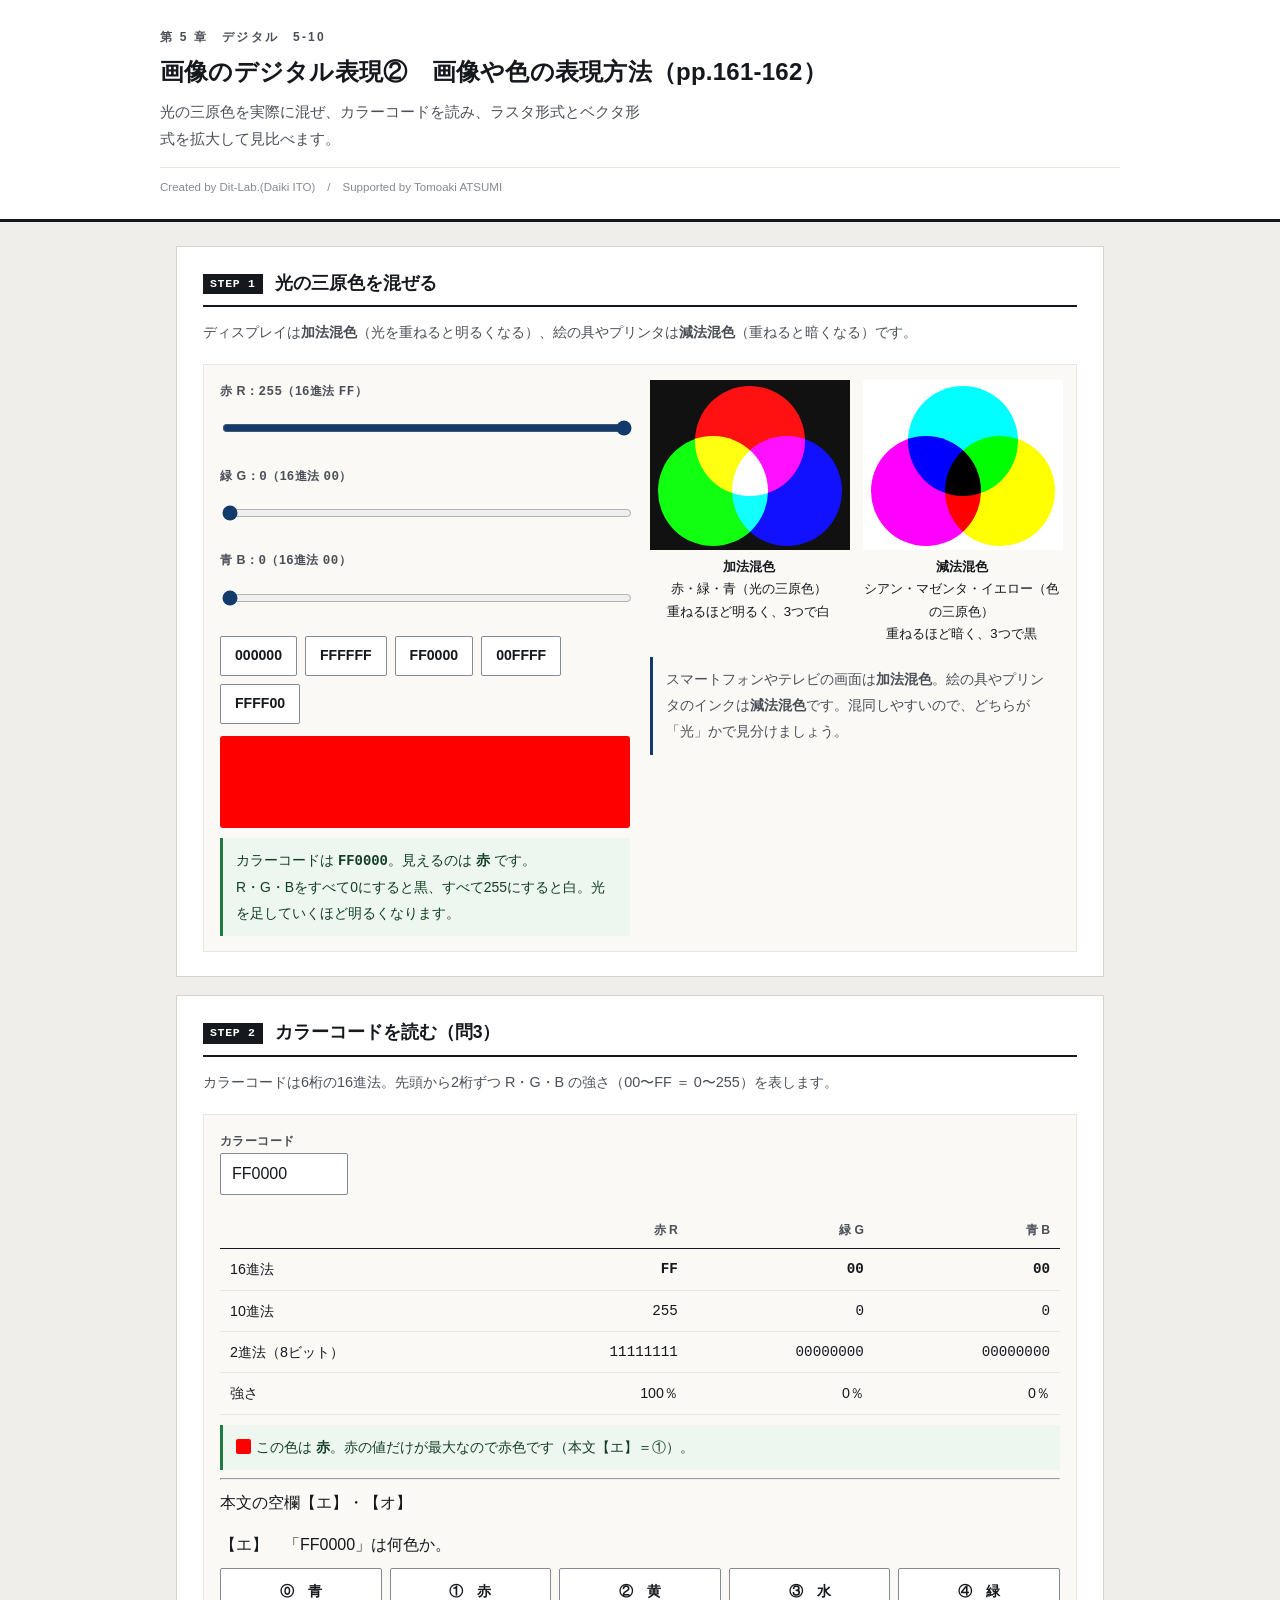
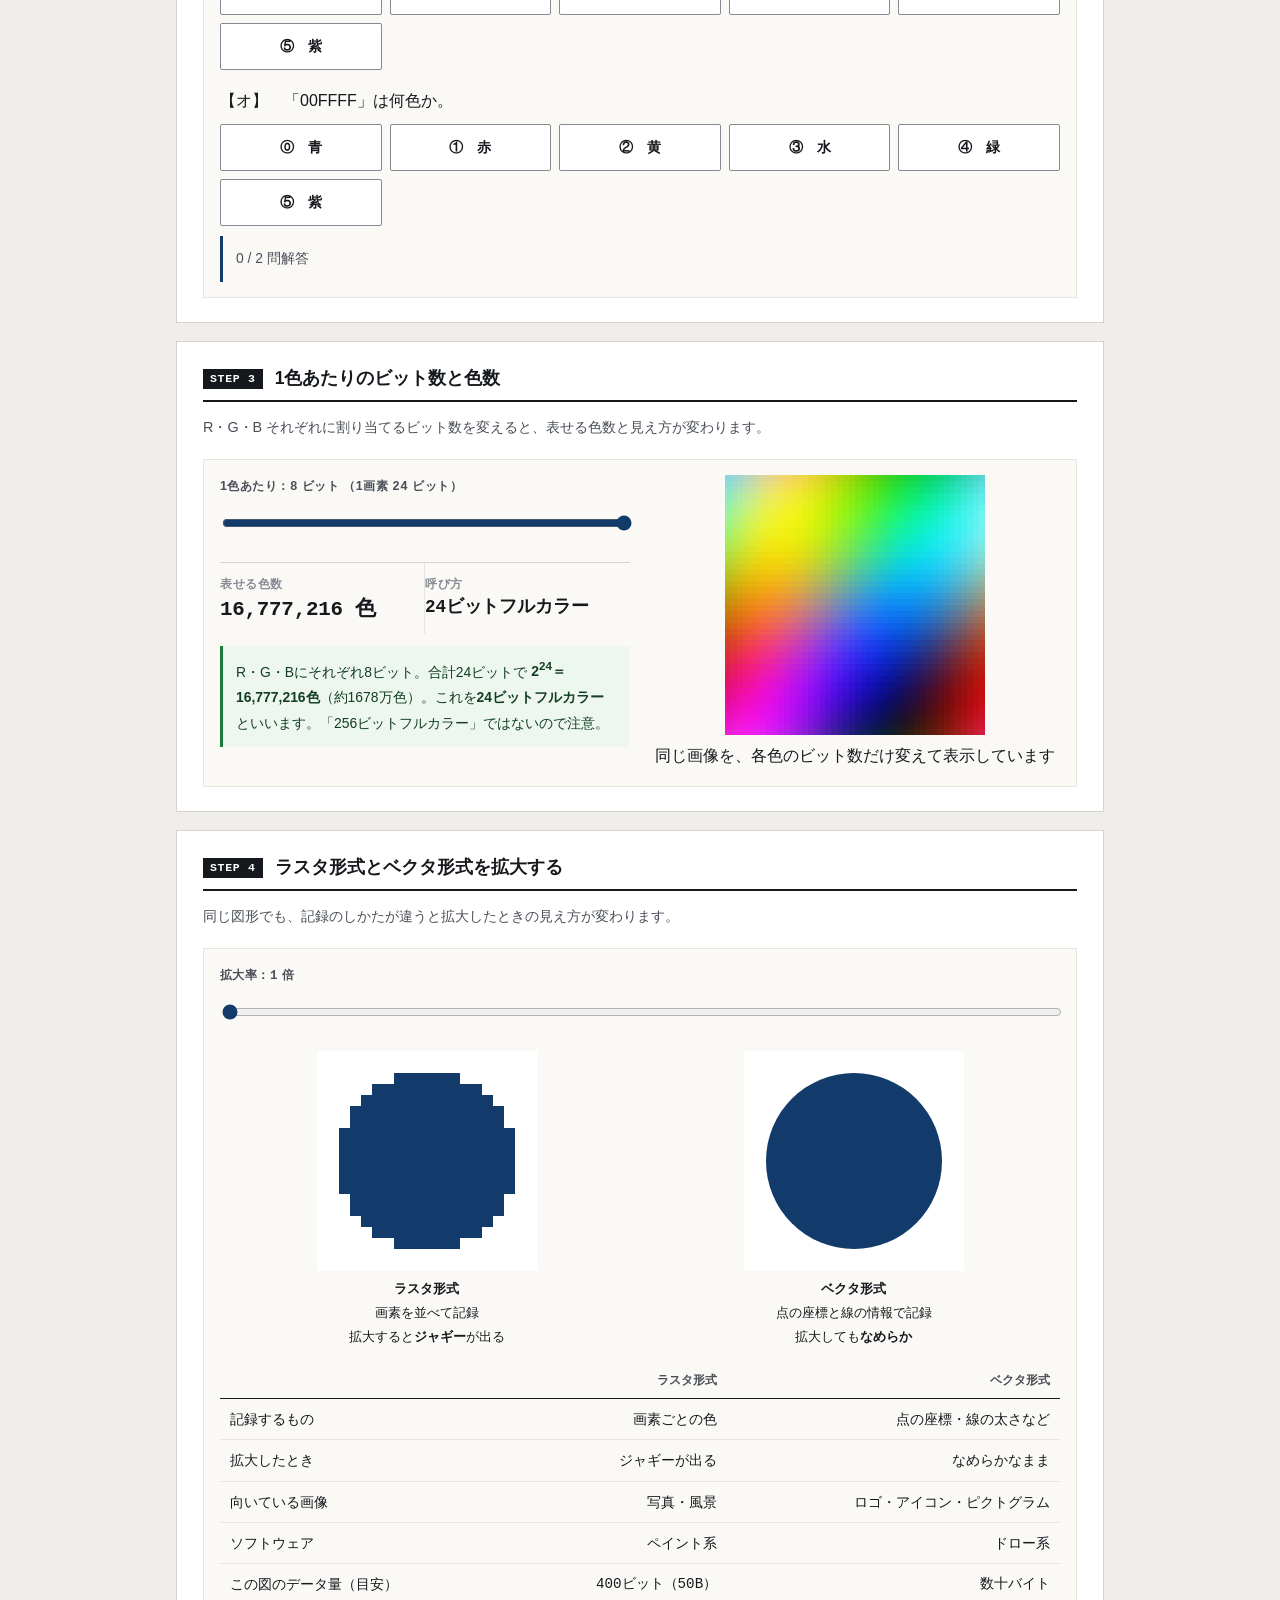
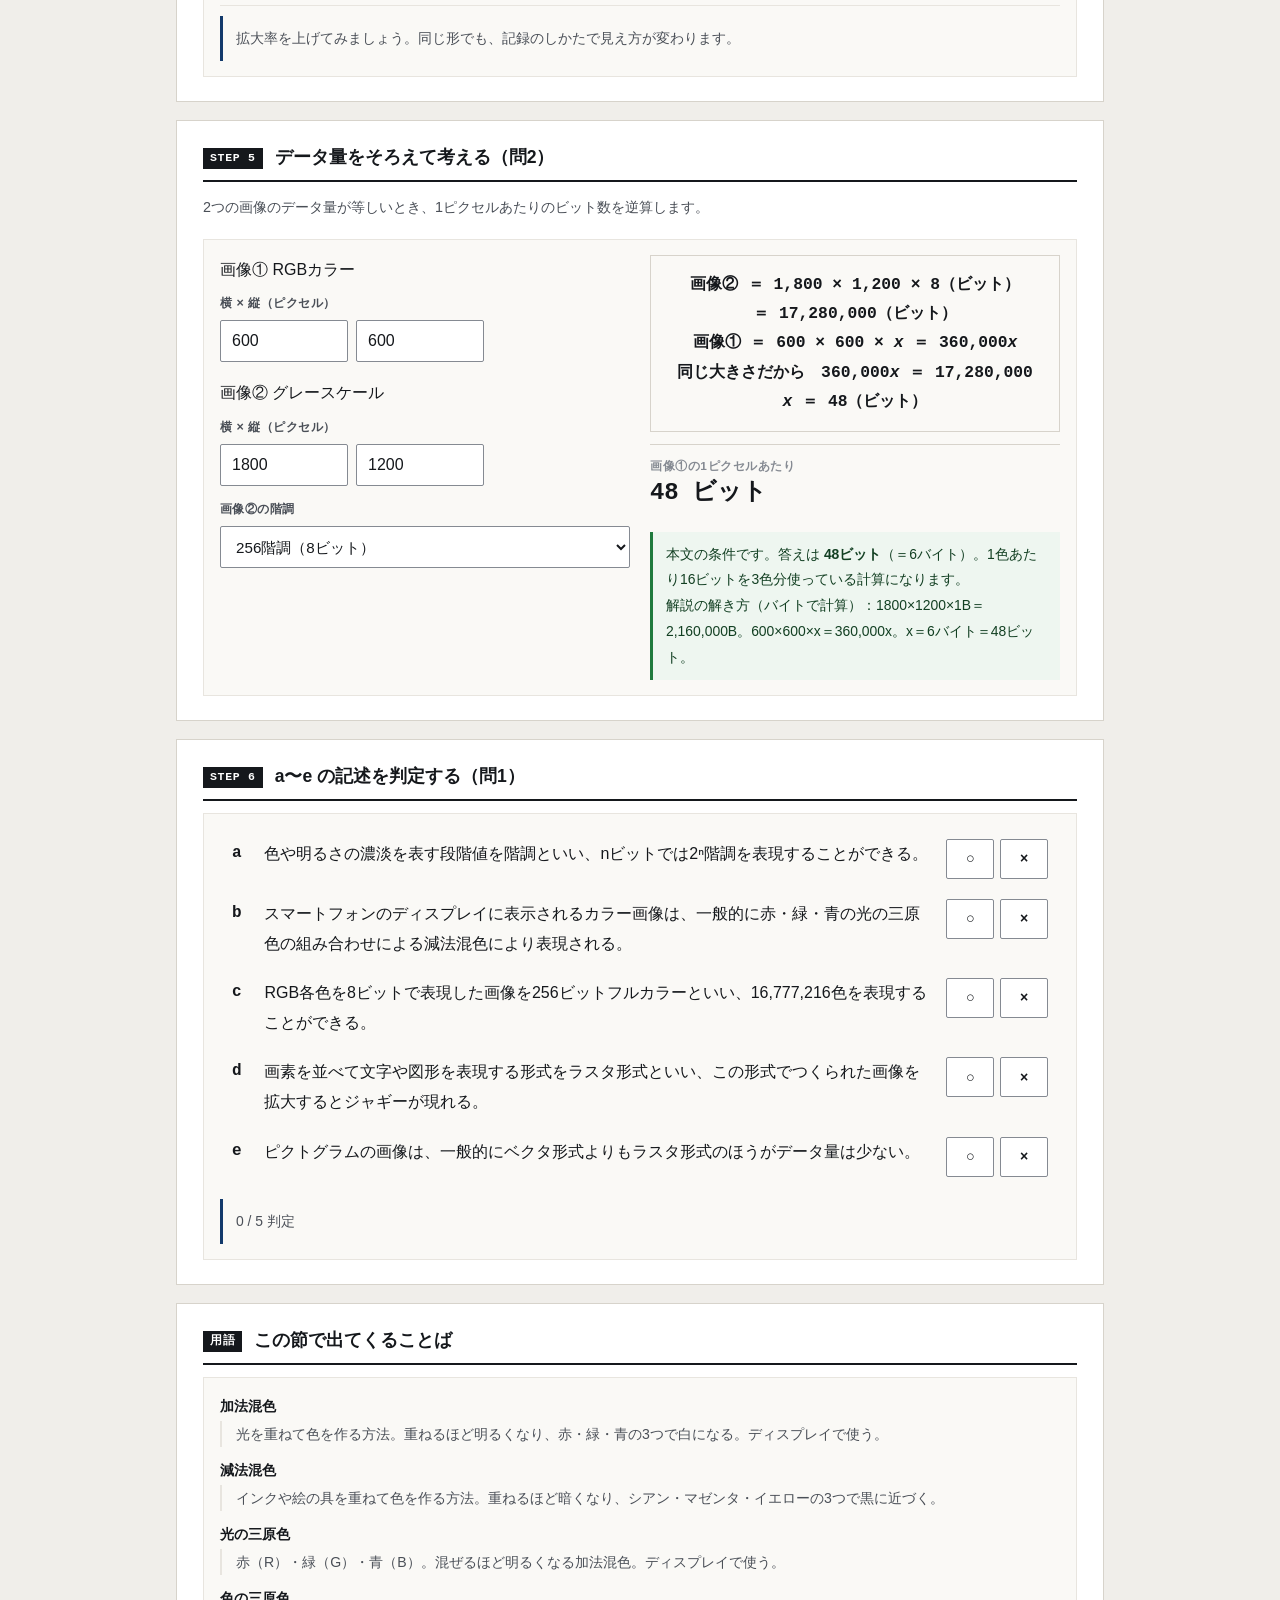
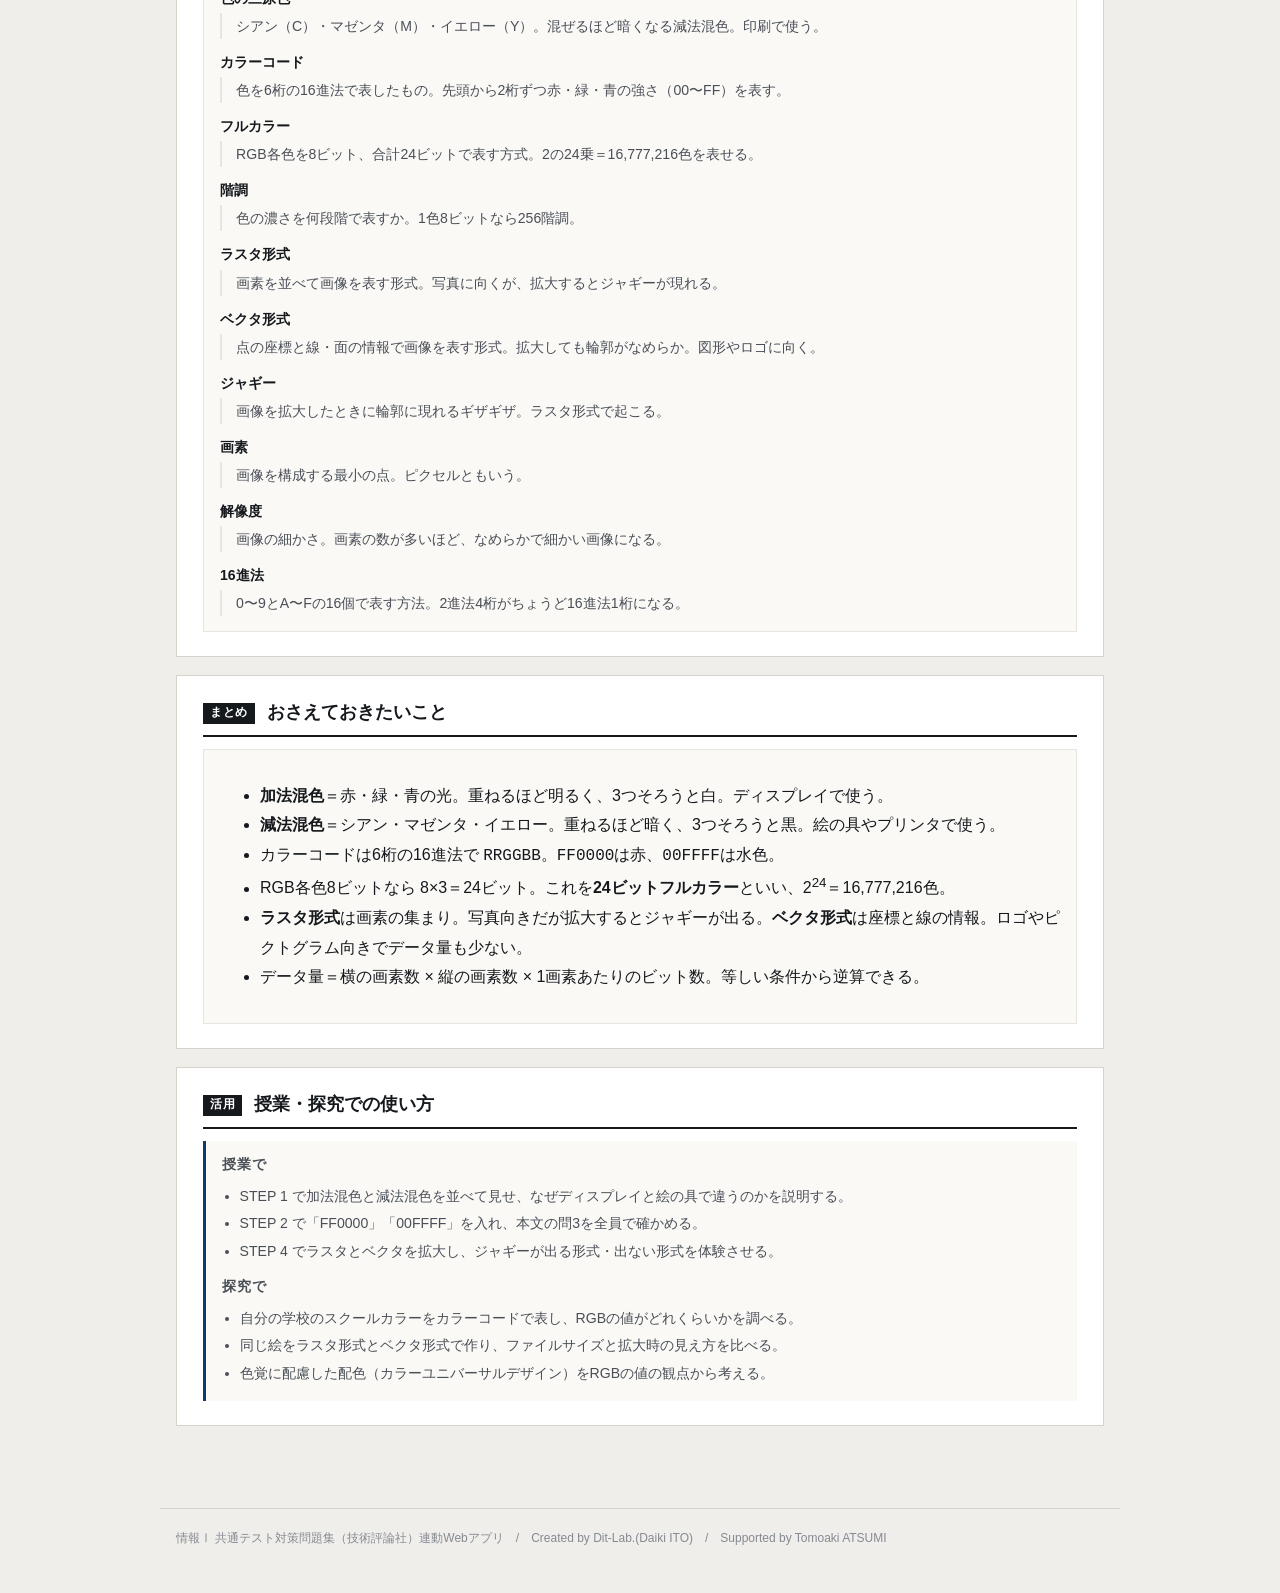
==== index.html @ a198b2c1 "feat: Streamlit版を静的Webアプリ化。加法減法混色の実演・カラーコード読解・ラスタとベクタの拡大比較・データ量の逆算に対応" ====
<!DOCTYPE html>
<html lang="ja">
<head>
<meta charset="UTF-8">
<meta name="viewport" content="width=device-width, initial-scale=1.0">
<title>画像のデジタル表現②　画像や色の表現方法｜情報Ⅰ共通テスト対策問題集</title>
<meta name="description" content="光の三原色を実際に混ぜ、カラーコードを読み、ラスタ形式とベクタ形式を拡大して見比べます。">
<link rel="icon" href="data:image/svg+xml,%3Csvg xmlns=%22http://www.w3.org/2000/svg%22 viewBox=%220 0 32 32%22%3E%3Crect width=%2232%22 height=%2232%22 fill=%22%2315181c%22/%3E%3Ctext x=%2216%22 y=%2222%22 font-size=%2218%22 font-family=%22monospace%22 fill=%22%23fff%22 text-anchor=%22middle%22%3E01%3C/text%3E%3C/svg%3E">
<link rel="stylesheet" href="css/style.css">
<link rel="stylesheet" href="css/app.css">
</head>
<body>

<header class="app-header">
  <div class="inner">
    <span class="eyebrow">第 5 章　デジタル　5-10</span>
    <h1>画像のデジタル表現②　画像や色の表現方法（pp.161-162）</h1>
    <p class="lead">光の三原色を実際に混ぜ、カラーコードを読み、ラスタ形式とベクタ形式を拡大して見比べます。</p>
    <p class="credit">Created by Dit-Lab.(Daiki ITO)　/　Supported by Tomoaki ATSUMI</p>
  </div>
</header>

<main class="wrap">
  <section class="step" id="step1">
    <h2><span class="no">STEP 1</span>光の三原色を混ぜる</h2>
    <p class="desc">ディスプレイは<strong>加法混色</strong>（光を重ねると明るくなる）、絵の具やプリンタは<strong>減法混色</strong>（重ねると暗くなる）です。</p>
    <div class="panel">
      <div class="grid c2">
        <div>
          <label class="fld" for="rIn">赤 R：<span class="mono" id="rV">255</span>（16進法 <span class="mono" id="rH">FF</span>）</label>
          <input type="range" id="rIn" min="0" max="255" step="1" value="255">
          <label class="fld" for="gIn" style="margin-top:10px">緑 G：<span class="mono" id="gV">0</span>（16進法 <span class="mono" id="gH">00</span>）</label>
          <input type="range" id="gIn" min="0" max="255" step="1" value="0">
          <label class="fld" for="bIn" style="margin-top:10px">青 B：<span class="mono" id="bV">0</span>（16進法 <span class="mono" id="bH">00</span>）</label>
          <input type="range" id="bIn" min="0" max="255" step="1" value="0">
          <div class="btn-row" style="margin-top:12px;flex-wrap:wrap">
            <button class="btn" data-hex="000000">000000</button>
            <button class="btn" data-hex="FFFFFF">FFFFFF</button>
            <button class="btn" data-hex="FF0000">FF0000</button>
            <button class="btn" data-hex="00FFFF">00FFFF</button>
            <button class="btn" data-hex="FFFF00">FFFF00</button>
          </div>
          <div class="swatch" id="swatch" style="margin-top:12px"></div>
          <div class="note" id="colNote" style="margin-top:10px"></div>
        </div>
        <div>
          <div class="mixwrap">
            <figure>
              <div class="mixbox add"><i class="a" style="background:#f00"></i><i class="b" style="background:#0f0"></i><i class="c" style="background:#00f"></i></div>
              <figcaption><strong>加法混色</strong><br>赤・緑・青（光の三原色）<br>重ねるほど明るく、3つで白</figcaption>
            </figure>
            <figure>
              <div class="mixbox sub"><i class="a" style="background:#0ff"></i><i class="b" style="background:#f0f"></i><i class="c" style="background:#ff0"></i></div>
              <figcaption><strong>減法混色</strong><br>シアン・マゼンタ・イエロー（色の三原色）<br>重ねるほど暗く、3つで黒</figcaption>
            </figure>
          </div>
          <div class="note info" style="margin-top:12px">スマートフォンやテレビの画面は<strong>加法混色</strong>。絵の具やプリンタのインクは<strong>減法混色</strong>です。混同しやすいので、どちらが「光」かで見分けましょう。</div>
        </div>
      </div>
    </div>
  </section>

  <section class="step" id="step2">
    <h2><span class="no">STEP 2</span>カラーコードを読む（問3）</h2>
    <p class="desc">カラーコードは6桁の16進法。先頭から2桁ずつ R・G・B の強さ（00〜FF ＝ 0〜255）を表します。</p>
    <div class="panel">
      <div class="btn-row" style="align-items:flex-end;flex-wrap:wrap;gap:10px">
        <label class="fld" for="hexIn">カラーコード<br>
          <input type="text" id="hexIn" value="FF0000" class="mono" maxlength="7" style="width:8em"></label>
      </div>
      <div class="tbl-scroll" style="margin-top:12px"><table class="tbl" id="hexTable"></table></div>
      <div class="note" id="hexNote" style="margin-top:10px"></div>
      <hr class="sep">
      <p class="qhead">本文の空欄【エ】・【オ】</p>
      <div class="panel" id="q3Box" style="border:0;padding:0;background:none"></div>
      <div class="note" id="q3Note" style="margin-top:10px"></div>
    </div>
  </section>

  <section class="step" id="step3">
    <h2><span class="no">STEP 3</span>1色あたりのビット数と色数</h2>
    <p class="desc">R・G・B それぞれに割り当てるビット数を変えると、表せる色数と見え方が変わります。</p>
    <div class="panel">
      <div class="grid c2">
        <div>
          <label class="fld" for="bpc">1色あたり：<span class="mono" id="bpcV">8</span> ビット
            （1画素 <span class="mono" id="bppV">24</span> ビット）</label>
          <input type="range" id="bpc" min="1" max="8" step="1" value="8">
          <div class="metrics" style="margin-top:12px">
            <div class="metric"><div class="k">表せる色数</div><div class="v" id="colorCount" style="font-size:1.3rem">—</div></div>
            <div class="metric"><div class="k">呼び方</div><div class="v" id="colorName" style="font-size:1.1rem">—</div></div>
          </div>
          <div class="note" id="bpcNote" style="margin-top:12px"></div>
        </div>
        <div>
          <div id="posterBox"></div>
          <p class="small" style="color:var(--muted);text-align:center;margin-top:6px">同じ画像を、各色のビット数だけ変えて表示しています</p>
        </div>
      </div>
    </div>
  </section>

  <section class="step" id="step4">
    <h2><span class="no">STEP 4</span>ラスタ形式とベクタ形式を拡大する</h2>
    <p class="desc">同じ図形でも、記録のしかたが違うと拡大したときの見え方が変わります。</p>
    <div class="panel">
      <label class="fld" for="zoom">拡大率：<span class="mono" id="zoomV">1</span> 倍</label>
      <input type="range" id="zoom" min="1" max="10" step="1" value="1">
      <div class="zoompair" style="margin-top:12px">
        <figure><div id="rasterBox"></div><figcaption><strong>ラスタ形式</strong><br>画素を並べて記録<br>拡大すると<strong>ジャギー</strong>が出る</figcaption></figure>
        <figure><div id="vectorBox"></div><figcaption><strong>ベクタ形式</strong><br>点の座標と線の情報で記録<br>拡大しても<strong>なめらか</strong></figcaption></figure>
      </div>
      <div class="tbl-scroll" style="margin-top:12px"><table class="tbl" id="rvTable"></table></div>
      <div class="note info" id="rvNote" style="margin-top:10px"></div>
    </div>
  </section>

  <section class="step" id="step5">
    <h2><span class="no">STEP 5</span>データ量をそろえて考える（問2）</h2>
    <p class="desc">2つの画像のデータ量が等しいとき、1ピクセルあたりのビット数を逆算します。</p>
    <div class="panel">
      <div class="grid c2">
        <div>
          <p class="qhead" style="margin:0 0 8px">画像① RGBカラー</p>
          <label class="fld" for="w1">横 × 縦（ピクセル）</label>
          <div class="btn-row">
            <input type="number" id="w1" value="600" min="1" class="mono" style="width:8em">
            <input type="number" id="h1" value="600" min="1" class="mono" style="width:8em">
          </div>
          <p class="qhead" style="margin:16px 0 8px">画像② グレースケール</p>
          <label class="fld" for="w2">横 × 縦（ピクセル）</label>
          <div class="btn-row">
            <input type="number" id="w2" value="1800" min="1" class="mono" style="width:8em">
            <input type="number" id="h2" value="1200" min="1" class="mono" style="width:8em">
          </div>
          <label class="fld" for="g2" style="margin-top:12px">画像②の階調</label>
          <select class="sel" id="g2">
            <option value="8" selected>256階調（8ビット）</option>
            <option value="4">16階調（4ビット）</option>
            <option value="1">2階調（1ビット）</option>
          </select>
        </div>
        <div>
          <div class="eqbox" id="eqBox">—</div>
          <div class="metrics" style="margin-top:12px">
            <div class="metric"><div class="k">画像①の1ピクセルあたり</div><div class="v" id="ansBits" style="font-size:1.5rem">—</div></div>
          </div>
          <div class="note" id="eqNote" style="margin-top:12px"></div>
        </div>
      </div>
    </div>
  </section>

  <section class="step" id="step6">
    <h2><span class="no">STEP 6</span>a〜e の記述を判定する（問1）</h2>
    <div class="panel">
      <div class="abcde" id="jBox"></div>
      <div class="note" id="jNote" style="margin-top:12px"></div>
    </div>
  </section>

  <section class="step" id="glossary">
    <h2><span class="no">用語</span>この節で出てくることば</h2>
    <div class="panel"><div id="glossBox"></div></div>
  </section>

  <section class="step" id="wrap">
    <h2><span class="no">まとめ</span>おさえておきたいこと</h2>
    <div class="panel">
      <ul class="bullets">
        <li><strong>加法混色</strong>＝赤・緑・青の光。重ねるほど明るく、3つそろうと白。ディスプレイで使う。</li>
        <li><strong>減法混色</strong>＝シアン・マゼンタ・イエロー。重ねるほど暗く、3つそろうと黒。絵の具やプリンタで使う。</li>
        <li>カラーコードは6桁の16進法で <span class="mono">RRGGBB</span>。<span class="mono">FF0000</span>は赤、<span class="mono">00FFFF</span>は水色。</li>
        <li>RGB各色8ビットなら 8×3＝24ビット。これを<strong>24ビットフルカラー</strong>といい、2<sup>24</sup>＝16,777,216色。</li>
        <li><strong>ラスタ形式</strong>は画素の集まり。写真向きだが拡大するとジャギーが出る。<strong>ベクタ形式</strong>は座標と線の情報。ロゴやピクトグラム向きでデータ量も少ない。</li>
        <li>データ量＝横の画素数 × 縦の画素数 × 1画素あたりのビット数。等しい条件から逆算できる。</li>
      </ul>
    </div>
  </section>

  <section class="step">
    <h2><span class="no">活用</span>授業・探究での使い方</h2>
    <div class="use-note">
      <h3>授業で</h3>
      <ul>
        <li>STEP 1 で加法混色と減法混色を並べて見せ、なぜディスプレイと絵の具で違うのかを説明する。</li>
        <li>STEP 2 で「FF0000」「00FFFF」を入れ、本文の問3を全員で確かめる。</li>
        <li>STEP 4 でラスタとベクタを拡大し、ジャギーが出る形式・出ない形式を体験させる。</li>
      </ul>
      <h3 style="margin-top:12px">探究で</h3>
      <ul>
        <li>自分の学校のスクールカラーをカラーコードで表し、RGBの値がどれくらいかを調べる。</li>
        <li>同じ絵をラスタ形式とベクタ形式で作り、ファイルサイズと拡大時の見え方を比べる。</li>
        <li>色覚に配慮した配色（カラーユニバーサルデザイン）をRGBの値の観点から考える。</li>
      </ul>
    </div>
  </section>

</main>

<footer class="app-footer">
  情報Ⅰ 共通テスト対策問題集（技術評論社）連動Webアプリ　/　Created by Dit-Lab.(Daiki ITO)　/　Supported by Tomoaki ATSUMI
</footer>

<script src="js/tools.js"></script>
<script src="js/chart.js"></script>
<script src="js/terms.js"></script>
<script src="js/app.js"></script>
</body>
</html>
---- css/style.css ----
/* =========================================================
   情報Ⅰ 共通テスト対策問題集 — Web アプリ共通スタイル
   紙面（参考書）に寄せた設計。装飾色は使わず、色は意味を持つときだけ。
   ========================================================= */

:root{
  --paper:#ffffff;
  --paper-2:#faf9f6;      /* うすい紙 */
  --bg:#f0eeea;           /* 台紙 */
  --ink:#15181c;
  --ink-2:#4a4f57;
  --ink-3:#858a92;
  --rule:#d7d3cb;         /* 罫線 */
  --rule-2:#e8e5df;
  --accent:#123a6b;       /* 濃紺。主要操作と現在地だけに使う */
  --accent-w:#e9eef6;
  --zero:#c0392b;         /* 左＝0 */
  --one:#1d4ed8;          /* 右＝1 */
  --ok:#1f7a3d;   --ok-bg:#eef6f0;
  --ng:#b3261e;   --ng-bg:#fbefee;
  --warn:#8a5a00; --warn-bg:#fbf5e8;
  --font:"Hiragino Kaku Gothic ProN","Hiragino Sans","Yu Gothic Medium","Yu Gothic",
         "Noto Sans JP",Meiryo,-apple-system,BlinkMacSystemFont,sans-serif;
  --mono:"SFMono-Regular",Menlo,Consolas,"Courier New",monospace;
}

*{box-sizing:border-box}
[hidden]{display:none !important}
html{-webkit-text-size-adjust:100%}
body{
  margin:0; background:var(--bg); color:var(--ink);
  font-family:var(--font); font-size:16px; line-height:1.85;
  font-feature-settings:"palt" 1;
}
h1,h2,h3,h4{line-height:1.45; margin:0; font-weight:700}
p{margin:0 0 .75em} p:last-child{margin-bottom:0}
a{color:var(--accent)}

/* ---------- 標題 ---------- */
.app-header{background:var(--paper); border-bottom:3px solid var(--ink); padding:26px 20px 20px}
.app-header .inner{max-width:960px; margin:0 auto}
.app-header .eyebrow{
  font-size:.75rem; font-weight:700; color:var(--ink-2); letter-spacing:.18em;
  display:block; margin-bottom:7px;
}
.app-header h1{font-size:1.5rem; letter-spacing:.01em}
.app-header .lead{font-size:.92rem; color:var(--ink-2); margin-top:9px; max-width:60ch}
.app-header .credit{
  font-size:.72rem; color:var(--ink-3); margin-top:14px;
  padding-top:9px; border-top:1px solid var(--rule-2);
}

/* ---------- 版面 ---------- */
.wrap{max-width:960px; margin:0 auto; padding:24px 16px 64px}
.step{background:var(--paper); border:1px solid var(--rule); padding:24px 26px; margin-bottom:18px}
.step > h2{
  display:flex; align-items:baseline; gap:12px; font-size:1.1rem;
  padding-bottom:9px; border-bottom:2px solid var(--ink); margin-bottom:12px;
}
.step > h2 .no{
  flex:none; font-family:var(--mono); font-size:.72rem; font-weight:700;
  background:var(--ink); color:var(--paper); padding:2px 7px; letter-spacing:.06em;
  position:relative; top:-2px;
}
.step > .desc{color:var(--ink-2); font-size:.9rem; margin-bottom:18px}
.step[hidden]{display:none}

.grid{display:grid; gap:20px}
.grid > *{min-width:0}          /* 子の中身で列が広がるのを防ぐ */
@media(min-width:800px){ .grid.c2{grid-template-columns:1fr 1fr} }

.panel{border:1px solid var(--rule-2); background:var(--paper-2); padding:15px 16px; min-width:0}
.panel > h3{
  font-size:.8rem; font-weight:700; color:var(--ink-2); letter-spacing:.08em;
  margin-bottom:12px; padding-bottom:6px; border-bottom:1px solid var(--rule);
}

/* ---------- 部品 ---------- */
.btn{
  appearance:none; border:1px solid var(--ink-3); background:var(--paper); color:var(--ink);
  font-family:inherit; font-size:.88rem; font-weight:700; padding:8px 14px;
  border-radius:2px; cursor:pointer; min-height:40px; line-height:1.4;
  transition:background .12s, border-color .12s, color .12s;
}
.btn:hover:not(:disabled){background:var(--accent-w); border-color:var(--accent); color:var(--accent)}
.btn:disabled{opacity:.35; cursor:not-allowed}
.btn.primary{background:var(--accent); color:var(--paper); border-color:var(--accent)}
.btn.primary:hover:not(:disabled){background:#0d2c53; color:var(--paper)}
.btn.ghost{border-color:var(--rule); color:var(--ink-2)}
.btn.sm{font-size:.8rem; padding:5px 10px; min-height:34px}
.btn-row{display:flex; flex-wrap:wrap; gap:8px; align-items:center}

/* タブ（見出し下線式） */
.seg{display:flex; gap:0; border-bottom:1px solid var(--rule)}
.seg button{
  appearance:none; border:0; background:transparent; font-family:inherit; font-size:.88rem;
  font-weight:700; color:var(--ink-3); padding:9px 4px; margin-right:26px; cursor:pointer;
  border-bottom:3px solid transparent; margin-bottom:-1px; min-height:40px;
}
.seg button:hover{color:var(--ink-2)}
.seg button[aria-pressed="true"]{color:var(--ink); border-bottom-color:var(--accent)}

label.fld{display:block; font-size:.78rem; font-weight:700; color:var(--ink-2); margin-bottom:5px; letter-spacing:.04em}
input[type=text], textarea, input[type=number]{
  width:100%; font-family:inherit; font-size:1rem; color:var(--ink);
  border:1px solid var(--ink-3); border-radius:2px; padding:9px 11px;
  background:var(--paper); min-height:42px;
}
input:focus, textarea:focus{outline:2px solid var(--accent); outline-offset:-1px; border-color:var(--accent)}
.btn:focus-visible, .seg button:focus-visible, .node-card:focus-visible{outline:2px solid var(--accent); outline-offset:2px}
textarea{resize:vertical; line-height:1.7}
.mono{font-family:var(--mono)}

table.tbl{width:100%; border-collapse:collapse; font-size:.89rem}
table.tbl th, table.tbl td{border-bottom:1px solid var(--rule-2); padding:7px 10px; text-align:right}
table.tbl th:first-child, table.tbl td:first-child{text-align:left}
table.tbl thead th{border-bottom:1.5px solid var(--ink); font-size:.76rem; color:var(--ink-2); font-weight:700; white-space:nowrap}
.tbl-scroll{overflow-x:auto; -webkit-overflow-scrolling:touch; max-width:100%}

.note{padding:10px 13px; font-size:.87rem; border-left:3px solid var(--ink-3); background:var(--paper-2)}
.note.ok{background:var(--ok-bg); border-left-color:var(--ok); color:#123f22}
.note.ng{background:var(--ng-bg); border-left-color:var(--ng); color:#6d1a15}
.note.info{background:var(--paper-2); border-left-color:var(--accent); color:var(--ink-2)}
.note.warn{background:var(--warn-bg); border-left-color:var(--warn); color:#5c3d00}
.note[hidden]{display:none}

.badge{
  display:inline-block; font-size:.72rem; font-weight:700; padding:1px 7px;
  border:1px solid var(--rule); color:var(--ink-2); background:var(--paper); letter-spacing:.04em;
}

/* 数値は罫線で仕切るだけ。カードにしない */
.metrics{display:flex; flex-wrap:wrap; gap:0; border-top:1px solid var(--rule)}
.metric{flex:1 1 130px; padding:11px 14px 11px 0; border-right:1px solid var(--rule-2)}
.metric:last-child{border-right:0}
.metric .k{font-size:.74rem; color:var(--ink-3); font-weight:700; letter-spacing:.05em}
.metric .v{font-size:1.6rem; font-weight:700; line-height:1.3; font-family:var(--mono); letter-spacing:-.01em}
.metric .s{font-size:.76rem; color:var(--ink-2)}

.bit0{color:var(--zero); font-weight:700}
.bit1{color:var(--one); font-weight:700}

.app-footer{
  max-width:960px; margin:0 auto; padding:18px 16px 44px; color:var(--ink-3);
  font-size:.75rem; border-top:1px solid var(--rule);
}
.sr-only{position:absolute;width:1px;height:1px;overflow:hidden;clip:rect(0 0 0 0);white-space:nowrap}

@media(max-width:640px){
  body{font-size:15px}
  .app-header{padding:20px 16px 16px}
  .app-header h1{font-size:1.16rem}
  .wrap{padding:16px 12px 52px}
  .step{padding:18px 15px}
  .seg button{margin-right:18px; font-size:.84rem}
  .metric{flex-basis:50%; border-right:0}
}
@media (prefers-reduced-motion:reduce){ *{animation:none!important; transition:none!important} }

/* ---------- 自分のデータ・共有・印刷 ---------- */
.toolbar{display:flex; flex-wrap:wrap; gap:8px; align-items:center; margin-top:12px;
  padding-top:12px; border-top:1px solid var(--rule-2)}
.toolbar .hint{font-size:.78rem; color:var(--ink-3)}
.paste-area{width:100%; min-height:110px; font-family:var(--mono); font-size:.86rem}
.use-note{background:var(--paper-2); border-left:3px solid var(--accent); padding:14px 16px; font-size:.88rem}
.use-note h3{font-size:.86rem; letter-spacing:.06em; margin-bottom:8px; color:var(--ink-2)}
.use-note ol, .use-note ul{margin:0; padding-left:1.25em; line-height:1.95; color:var(--ink-2)}

@media print{
  body{background:#fff}
  .app-header{border-bottom:2px solid #000}
  .step{border:1px solid #bbb; break-inside:avoid; page-break-inside:avoid; margin-bottom:12px}
  .btn, .seg, .toolbar, input[type=range]{display:none !important}
  .note{border-left-width:2px}
  a[href]:after{content:""}
}

/* ---------- 入力グリッド ---------- */
.dg-scroll{overflow:auto; -webkit-overflow-scrolling:touch; border:1px solid var(--rule); background:var(--paper); max-height:420px}
table.dg{border-collapse:collapse; font-family:var(--mono); font-size:.9rem; min-width:100%}
table.dg th, table.dg td{border:1px solid var(--rule-2); padding:0}
table.dg thead th{background:var(--paper-2); position:sticky; top:0; z-index:2}
table.dg .dg-n{background:var(--paper-2); color:var(--ink-3); font-size:.76rem; font-weight:400;
  text-align:center; min-width:34px; padding:0 4px; position:sticky; left:0; z-index:1}
table.dg .dg-corner{background:var(--paper-2); min-width:34px; position:sticky; left:0; z-index:3}
table.dg .dg-act{background:var(--paper-2); width:34px}
.dg-h, .dg-c{width:100%; min-width:96px; border:0; background:transparent; font-family:inherit;
  font-size:.9rem; padding:8px 9px; color:var(--ink); min-height:38px}
.dg-h{font-weight:700; font-family:var(--font); font-size:.82rem; color:var(--ink-2)}
.dg-c.num{text-align:right}
.dg-c:focus, .dg-h:focus{outline:2px solid var(--accent); outline-offset:-2px; background:var(--accent-w)}
.dg-del{border:0; background:transparent; color:var(--ink-3); cursor:pointer; width:32px; height:34px; font-size:1rem}
.dg-del:hover{color:var(--ng)}
.dg-tools{display:flex; flex-wrap:wrap; gap:8px; align-items:center; margin-top:10px}
.dg-hint{font-size:.76rem; color:var(--ink-3)}

/* ---------- ファイル読み込み ---------- */
.filebox{display:flex; flex-wrap:wrap; gap:10px; align-items:center; padding:12px;
  border:1px dashed var(--rule); background:var(--paper-2)}
.filebox input[type=file]{font-size:.85rem; font-family:inherit; max-width:100%}
.filebox .sel{max-width:220px}
.filelabel{display:inline-flex; align-items:center; gap:6px; font-size:.85rem; font-weight:700;
  border:1px solid var(--ink-3); background:var(--paper); padding:8px 14px; border-radius:2px; cursor:pointer; min-height:40px}
.filelabel:hover{border-color:var(--accent); color:var(--accent); background:var(--accent-w)}
.filelabel input{display:none}

/* ---------- 用語解説 ---------- */
.term{position:relative; border-bottom:1.5px dotted var(--accent); cursor:help; color:var(--accent); font-weight:700}
.term .term-pop{display:none; position:absolute; left:0; top:1.7em; z-index:50; width:min(300px,78vw);
  background:var(--paper); border:1px solid var(--ink-3); box-shadow:0 6px 20px rgba(0,0,0,.14);
  padding:10px 12px; font-size:.82rem; font-weight:400; color:var(--ink-2); line-height:1.75;
  border-left:3px solid var(--accent); cursor:auto; text-align:left}
.term .term-pop b{display:block; color:var(--ink); font-size:.86rem; margin-bottom:3px}
.term.open .term-pop{display:block}
dl.gloss{margin:0; font-size:.88rem}
dl.gloss dt{font-weight:700; color:var(--ink); margin-top:10px}
dl.gloss dt:first-child{margin-top:0}
dl.gloss dd{margin:2px 0 0; color:var(--ink-2); line-height:1.85; padding-left:1em; border-left:2px solid var(--rule-2)}
@media print{ .term{border-bottom:0; color:inherit} .term .term-pop{display:none !important} }

/* ---------- スマホ・タブレット ---------- */
@media (max-width:1024px){
  /* iOS で入力時に画面が勝手に拡大するのを防ぐ（16px 未満だとズームする） */
  input[type=text], input[type=number], textarea, select, .dg-c, .dg-h{ font-size:16px }
  .dg-c, .dg-h{ min-width:110px }
}
@media (max-width:820px){
  .grid.c2{grid-template-columns:1fr}
  .dg-scroll{max-height:340px}
  .filebox{flex-direction:column; align-items:stretch}
  .filebox .sel{max-width:100%}
  .term .term-pop{left:auto; right:0; width:min(280px,86vw)}
}
@media (max-width:480px){
  .step > h2{font-size:1rem; flex-wrap:wrap}
  .metrics{gap:0}
  .metric{flex-basis:50%; padding-right:10px}
  .metric .v{font-size:1.3rem}
  .btn{padding:8px 12px}
  .dg-tools{gap:6px}
  .dg-hint{width:100%}
}
/* タッチ操作でのスクロールを滑らかに */
.tbl-scroll, .dg-scroll, .tree-box{ -webkit-overflow-scrolling:touch; overscroll-behavior-x:contain }
---- css/app.css ----
.qhead{display:flex; justify-content:space-between; align-items:center; margin-bottom:12px}
.card-q{border:1px solid var(--rule); background:var(--paper); padding:18px; margin-bottom:14px}
.q-scene{font-size:1rem; font-weight:700; line-height:1.9}
.choice4{display:grid; gap:8px; grid-template-columns:repeat(auto-fit,minmax(160px,1fr))}
.choice4 .btn{text-align:left; line-height:1.65; padding:11px 13px}
.choice4 .btn.correct{background:var(--ok-bg); border-color:var(--ok); color:var(--ok)}
.choice4 .btn.wrong{background:var(--ng-bg); border-color:var(--ng); color:var(--ng)}
.choice4.locked{pointer-events:none}
.sel{width:100%; font-family:inherit; font-size:.95rem; padding:9px 11px; min-height:42px;
  border:1px solid var(--ink-3); border-radius:2px; background:var(--paper); color:var(--ink)}
input[type=range]{width:100%; accent-color:var(--accent); height:34px}
.why{font-size:.85rem; color:var(--ink-2); line-height:1.85}
.eqbox{font-family:var(--mono); font-size:1.02rem; font-weight:700; text-align:center; padding:14px;
  border:1px solid var(--rule); background:var(--paper-2); line-height:1.8}
.blankin{border:1.5px solid var(--accent); background:#fff; padding:6px 8px; text-align:center;
  font-family:var(--mono); min-height:38px; font-size:.95rem; max-width:120px}
.blankin.ok{border-color:var(--ok); background:var(--ok-bg)}
.blankin.ng{border-color:var(--ng); background:var(--ng-bg)}
table.tbl td .blankin{width:100%; max-width:none}

/* --- 5-10 画像や色の表現方法 --- */
.mixwrap{display:grid;grid-template-columns:repeat(auto-fit,minmax(190px,1fr));gap:16px}
.mixwrap figure{margin:0;text-align:center}
.mixwrap figcaption{font-size:.82rem;color:var(--muted);margin-top:6px;line-height:1.7}
.mixbox{position:relative;width:200px;height:170px;margin:0 auto;background:#111;border:1px solid var(--line)}
.mixbox.sub{background:#fff}
.mixbox i{position:absolute;width:110px;height:110px;border-radius:50%;display:block}
.mixbox i.a{left:45px;top:6px} .mixbox i.b{left:8px;top:56px} .mixbox i.c{left:82px;top:56px}
.mixbox.add i{mix-blend-mode:screen}
.mixbox.sub i{mix-blend-mode:multiply}
.swatch{width:100%;height:92px;border:1px solid var(--line);border-radius:3px}
.chip{display:inline-block;width:1.1em;height:1.1em;border:1px solid var(--line);vertical-align:-.2em;margin-right:.35em;border-radius:2px}
.zoompair{display:grid;grid-template-columns:repeat(auto-fit,minmax(170px,1fr));gap:14px}
.zoompair figure{margin:0;text-align:center}
.zoompair svg{display:block;width:100%;max-width:220px;margin:0 auto;border:1px solid var(--line);background:#fff}
.zoompair figcaption{font-size:.82rem;color:var(--muted);margin-top:6px}
.abcde{border:1px solid var(--line);border-radius:3px;overflow:hidden}
.abcde > div{border-top:1px solid var(--line);padding:10px 12px}
.abcde > div:first-child{border-top:0}
.abcde .st{display:flex;gap:10px;align-items:flex-start;flex-wrap:wrap}
.abcde .st .k{font-weight:700;font-family:var(--mono);min-width:1.4em}
.abcde .st .t{flex:1;min-width:12em}
.abcde .jb{display:flex;gap:6px}
.abcde .jb .btn{min-width:3.4em;padding:6px 10px;text-align:center}
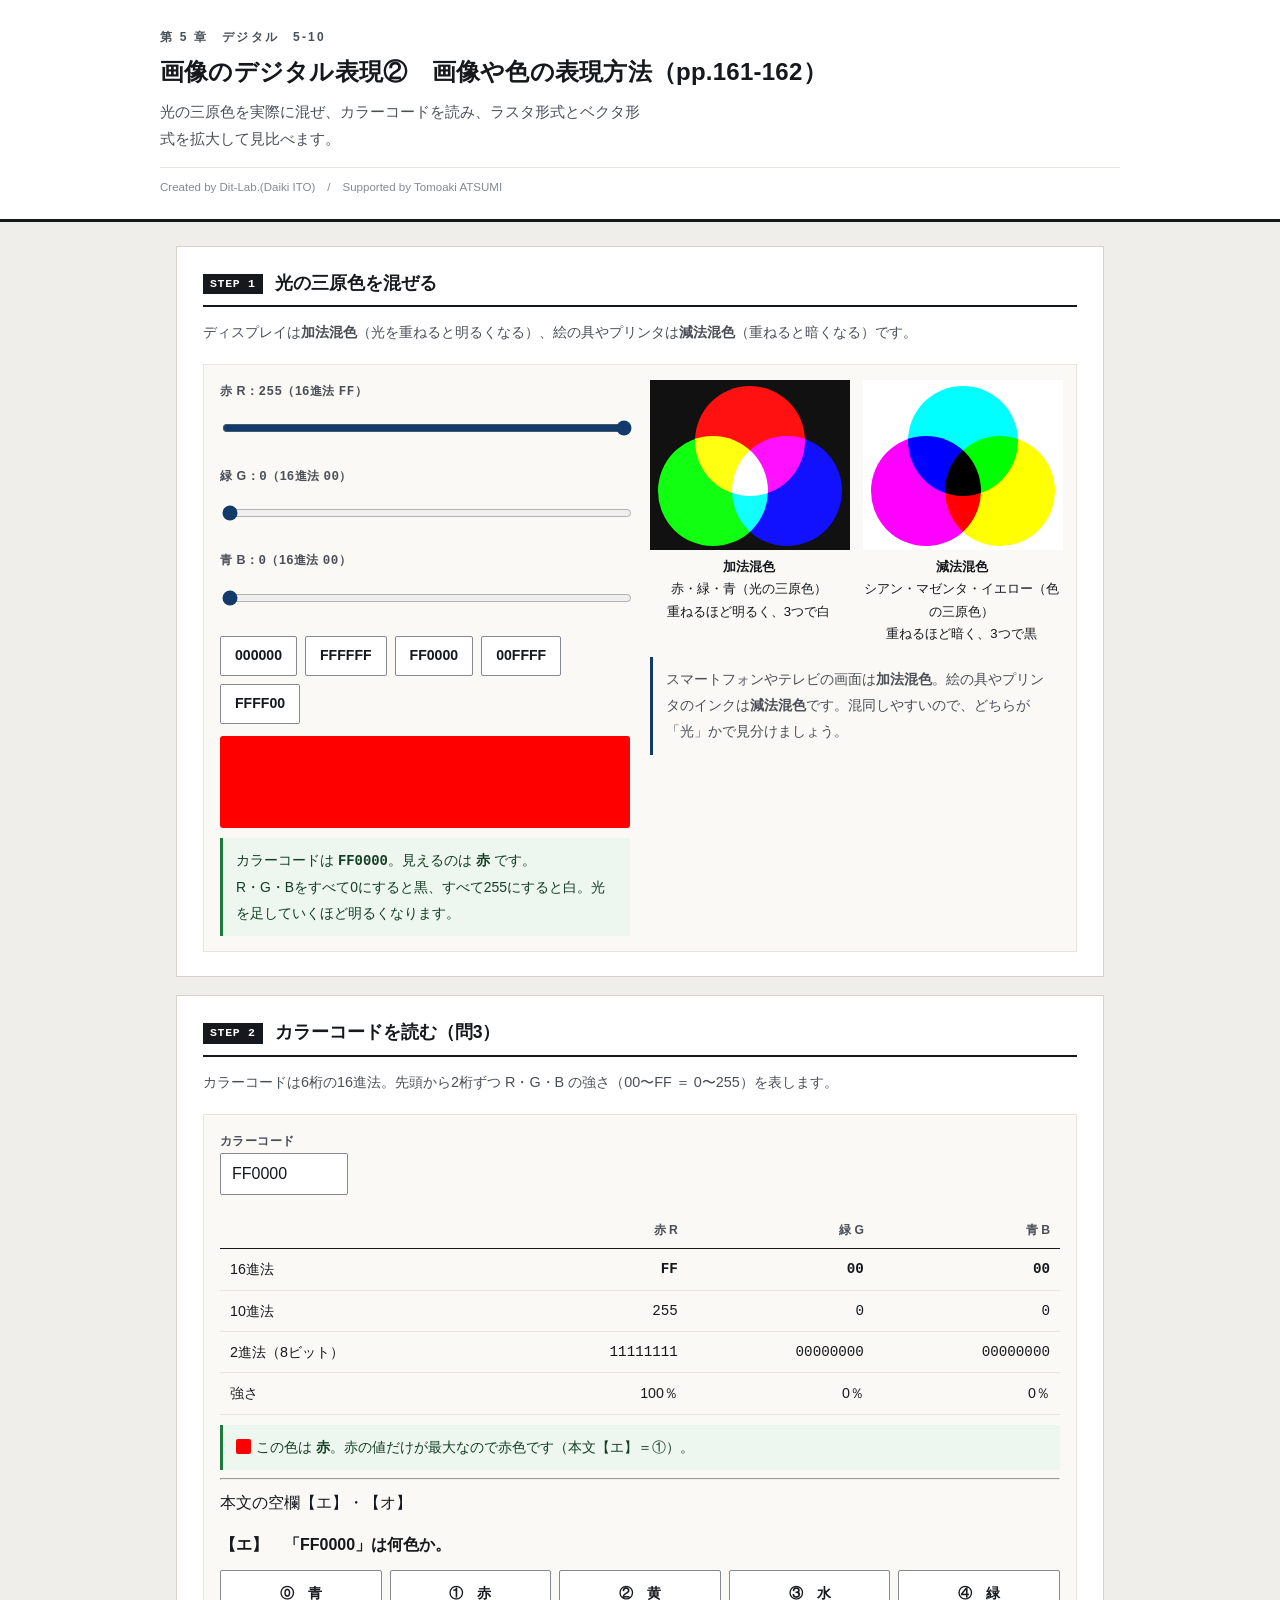
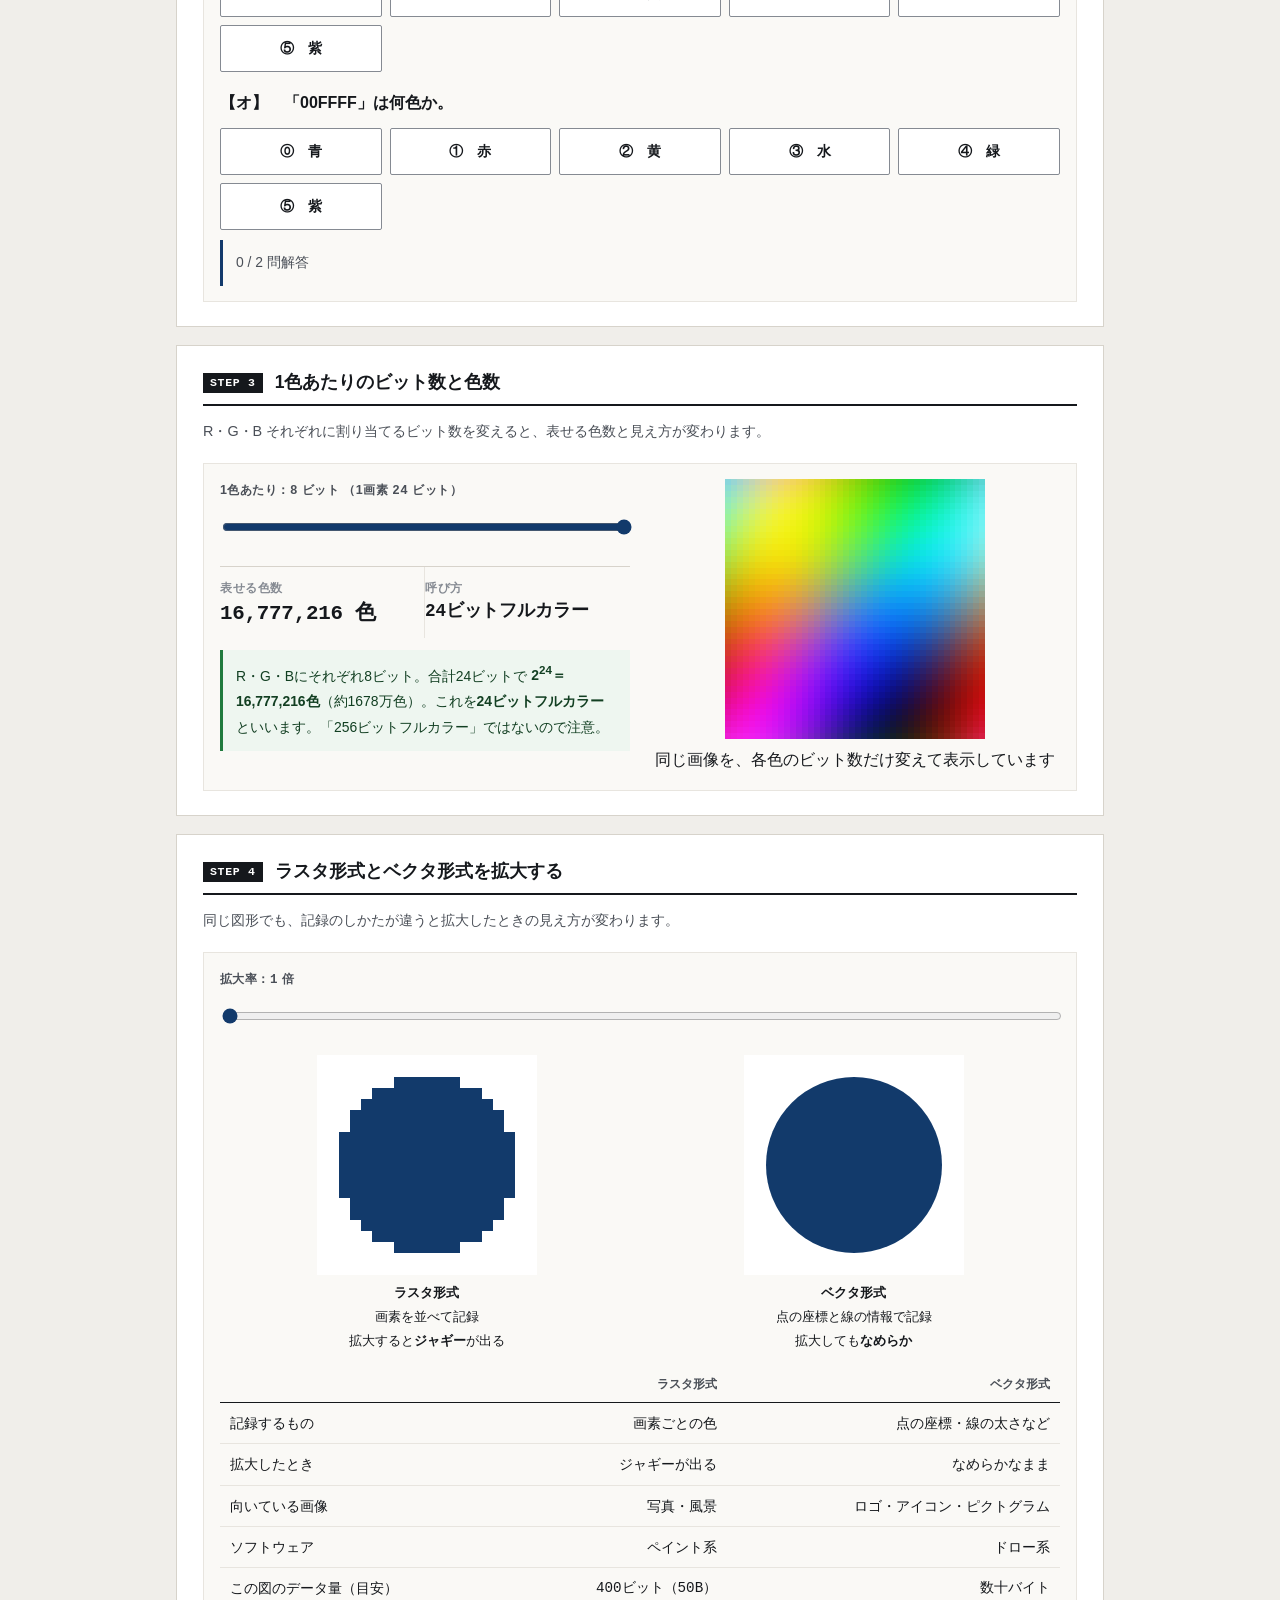
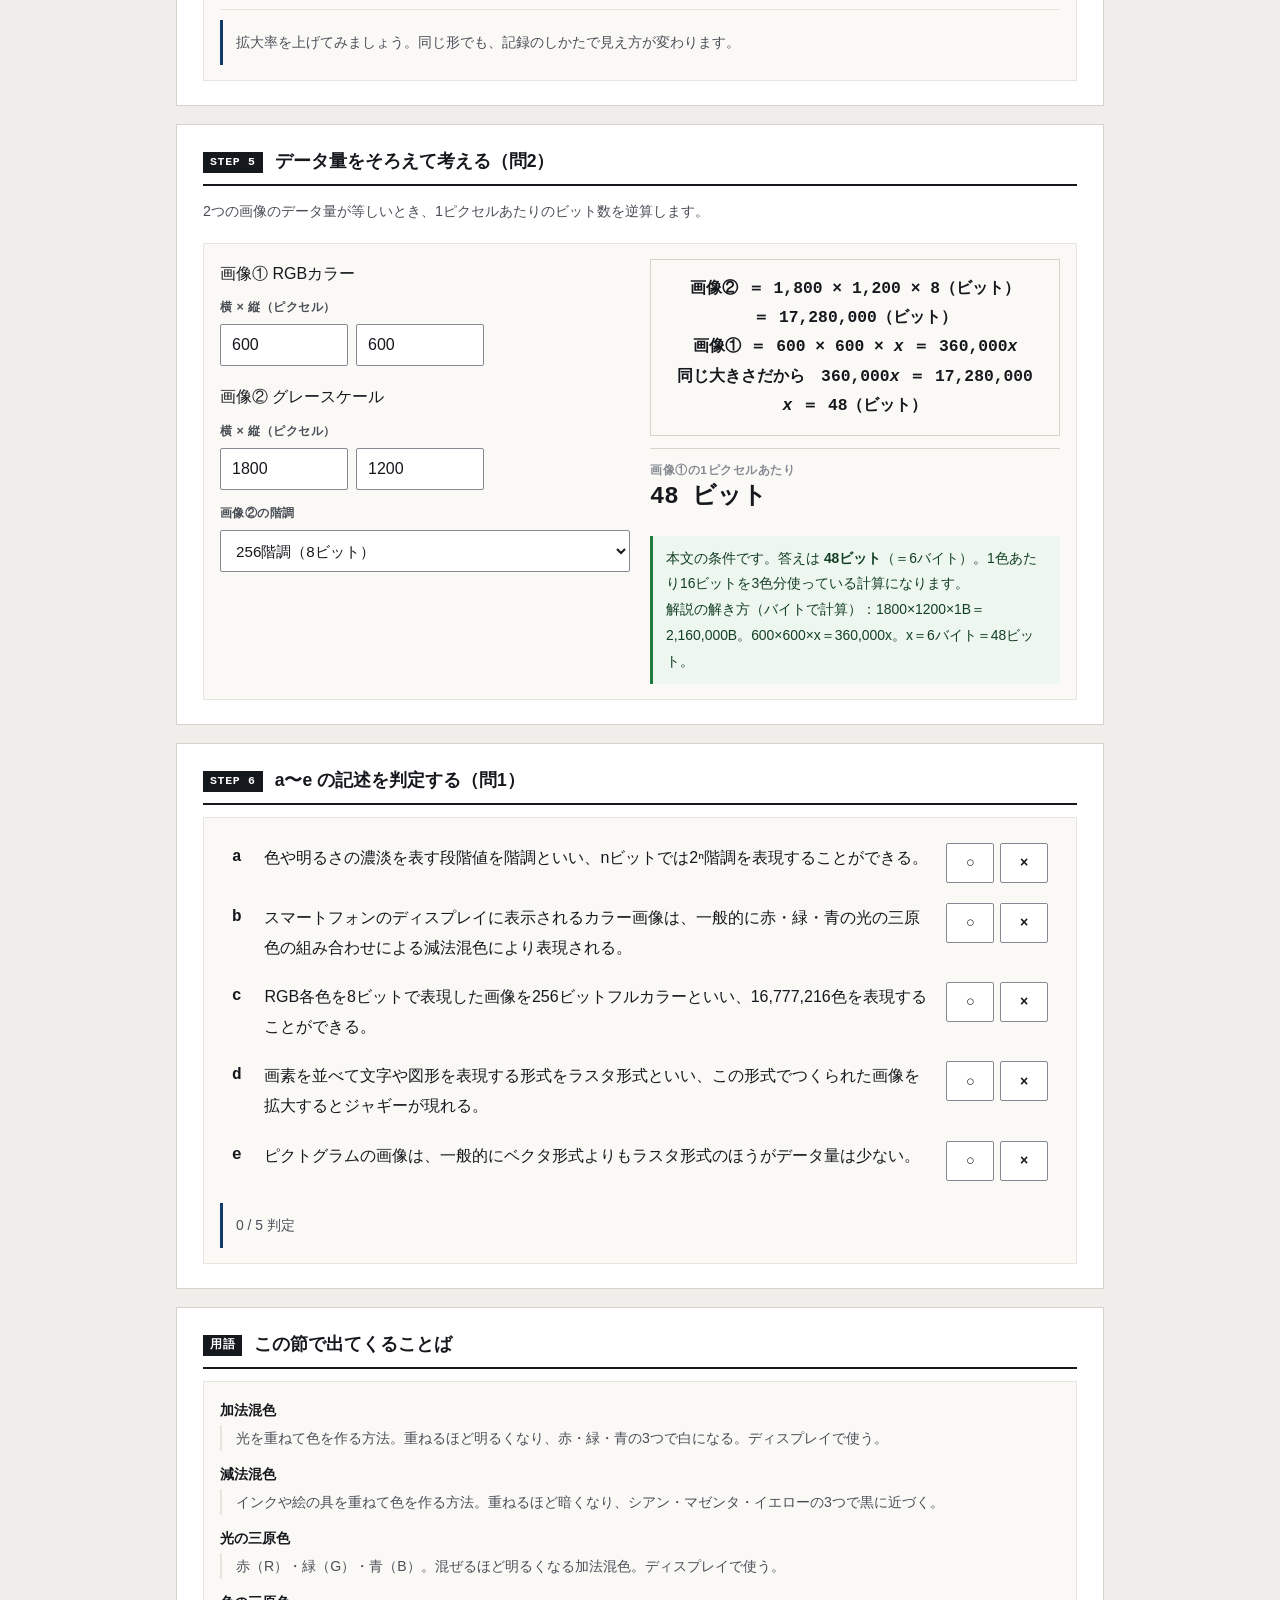
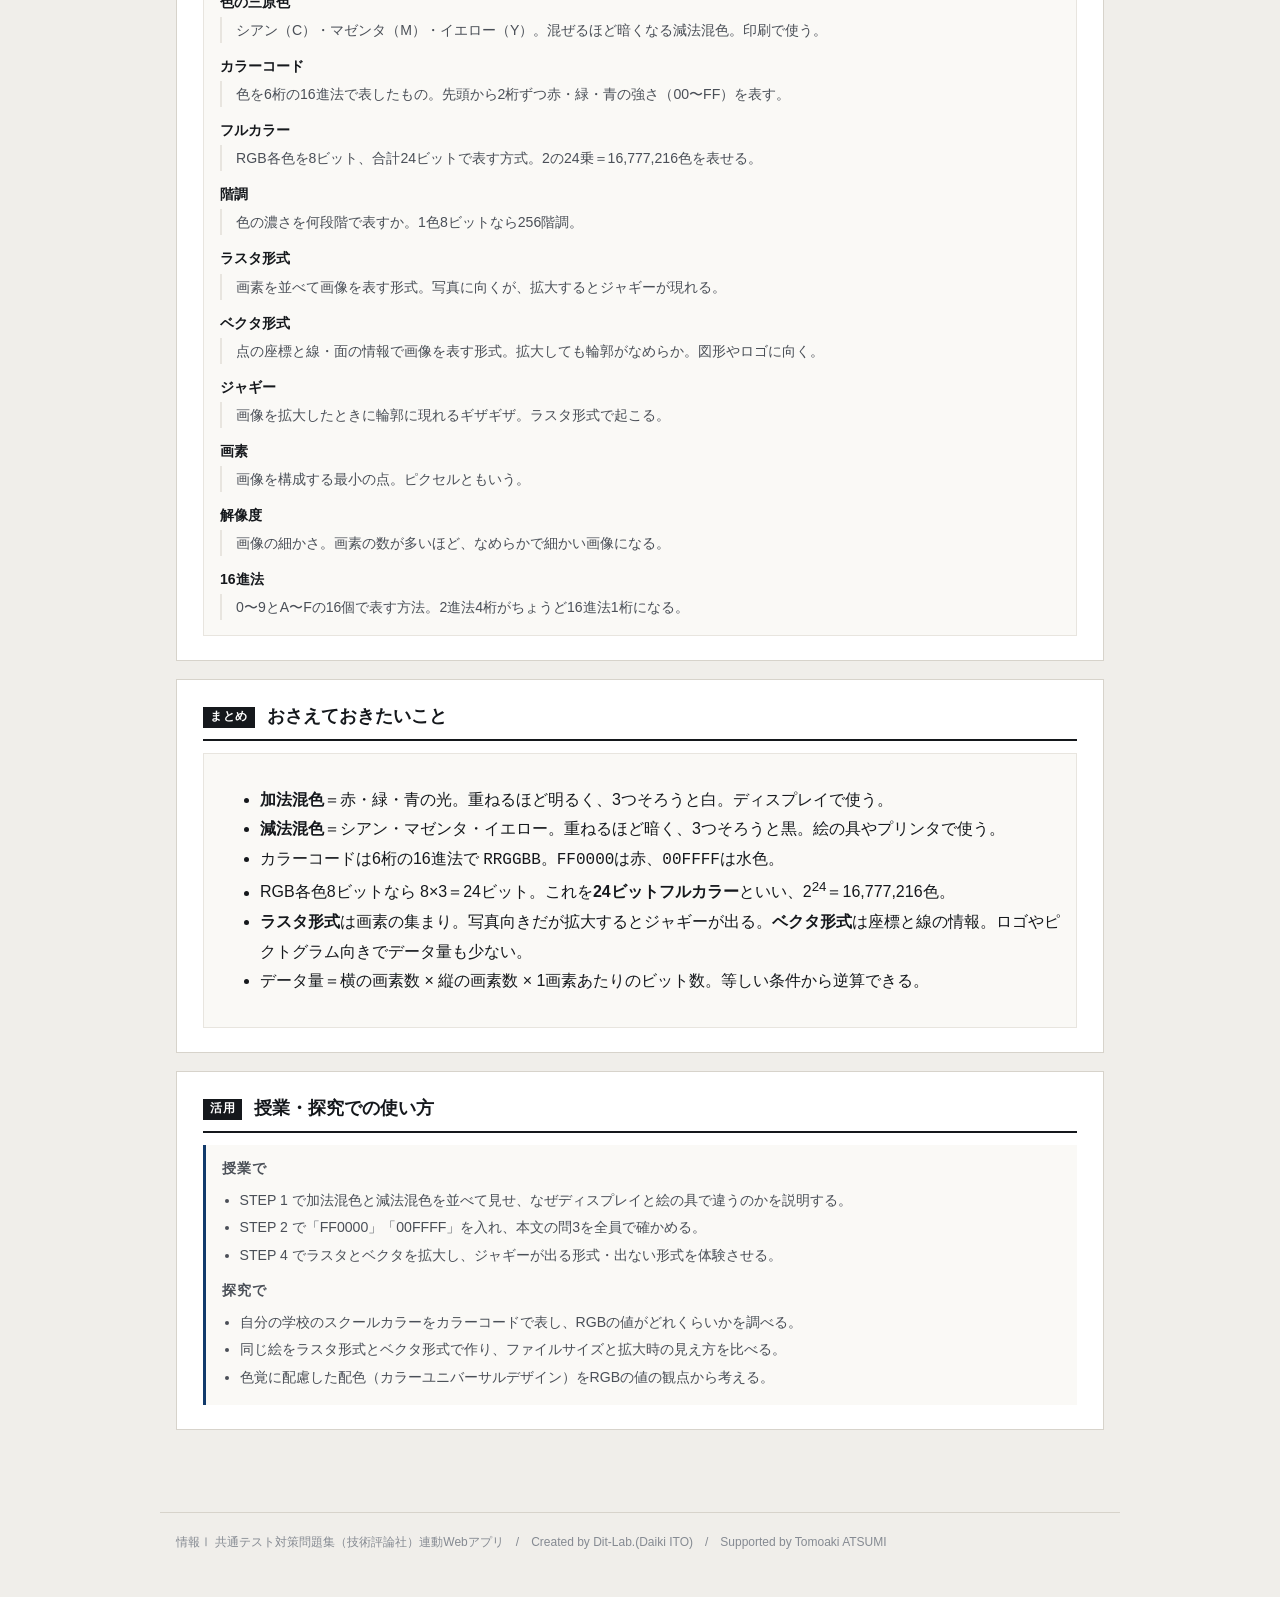
==== commit fae3b2d1: "fix: 設問見出しのレイアウト不具合を修正（.qhead→.pq）" ====
--- a/index.html
+++ b/index.html
@@ -6,8 +6,8 @@
 <title>画像のデジタル表現②　画像や色の表現方法｜情報Ⅰ共通テスト対策問題集</title>
 <meta name="description" content="光の三原色を実際に混ぜ、カラーコードを読み、ラスタ形式とベクタ形式を拡大して見比べます。">
 <link rel="icon" href="data:image/svg+xml,%3Csvg xmlns=%22http://www.w3.org/2000/svg%22 viewBox=%220 0 32 32%22%3E%3Crect width=%2232%22 height=%2232%22 fill=%22%2315181c%22/%3E%3Ctext x=%2216%22 y=%2222%22 font-size=%2218%22 font-family=%22monospace%22 fill=%22%23fff%22 text-anchor=%22middle%22%3E01%3C/text%3E%3C/svg%3E">
-<link rel="stylesheet" href="css/style.css">
-<link rel="stylesheet" href="css/app.css">
+<link rel="stylesheet" href="css/style.css?v=ea93572e">
+<link rel="stylesheet" href="css/app.css?v=6d75d50d">
 </head>
 <body>
 
@@ -202,9 +202,7 @@
   情報Ⅰ 共通テスト対策問題集（技術評論社）連動Webアプリ　/　Created by Dit-Lab.(Daiki ITO)　/　Supported by Tomoaki ATSUMI
 </footer>
 
-<script src="js/tools.js"></script>
-<script src="js/chart.js"></script>
-<script src="js/terms.js"></script>
-<script src="js/app.js"></script>
+<script src="js/terms.js?v=616d4997"></script>
+<script src="js/app.js?v=005ff323"></script>
 </body>
 </html>
--- a/css/style.css
+++ b/css/style.css
@@ -68,6 +68,7 @@
 .grid{display:grid; gap:20px}
 .grid > *{min-width:0}          /* 子の中身で列が広がるのを防ぐ */
 @media(min-width:800px){ .grid.c2{grid-template-columns:1fr 1fr} }
+@media(min-width:800px){ .grid.c21{grid-template-columns:1.45fr 1fr} }
 
 .panel{border:1px solid var(--rule-2); background:var(--paper-2); padding:15px 16px; min-width:0}
 .panel > h3{
@@ -225,7 +226,7 @@
   .dg-c, .dg-h{ min-width:110px }
 }
 @media (max-width:820px){
-  .grid.c2{grid-template-columns:1fr}
+  .grid.c2,.grid.c21{grid-template-columns:1fr}
   .dg-scroll{max-height:340px}
   .filebox{flex-direction:column; align-items:stretch}
   .filebox .sel{max-width:100%}
@@ -242,3 +243,38 @@
 }
 /* タッチ操作でのスクロールを滑らかに */
 .tbl-scroll, .dg-scroll, .tree-box{ -webkit-overflow-scrolling:touch; overscroll-behavior-x:contain }
+
+/* 幅指定つきの入力欄がスマートフォンではみ出さないようにする */
+input[type=text], input[type=number], input[type=search], textarea, select{ max-width:100% }
+.btn-row > label{ min-width:0; max-width:100% }
+.btn-row > label input, .btn-row > label select{ max-width:100% }
+
+/* 共通：○×判定・並べかえ（quiz.js 用） */
+.abcde{border:1px solid var(--rule); border-radius:3px; overflow:hidden}
+.abcde > div{border-top:1px solid var(--rule); padding:10px 12px}
+.abcde > div:first-child{border-top:0}
+.abcde .st{display:flex; gap:10px; align-items:flex-start; flex-wrap:wrap}
+.abcde .st .k{font-weight:700; font-family:var(--mono); min-width:1.4em}
+.abcde .st .t{flex:1; min-width:12em}
+.abcde .jb{display:flex; gap:6px}
+.abcde .jb .btn{min-width:3.4em; padding:6px 10px; text-align:center}
+.prep{display:grid; grid-template-columns:repeat(auto-fit,minmax(150px,1fr)); gap:10px; margin-top:10px}
+.prep .slot{border:1px dashed var(--ink-3); border-radius:3px; padding:10px; min-height:92px; background:var(--paper)}
+.prep .slot.filled{border-style:solid}
+.prep .slot .tag{font:700 .74rem/1.4 var(--mono); color:var(--accent); display:block; margin-bottom:6px}
+.prep .slot .txt{font-size:.86rem; line-height:1.7}
+.cards{display:flex; flex-wrap:wrap; gap:8px; margin-top:10px}
+.cards .c{border:1px solid var(--ink-3); border-radius:3px; padding:9px 12px; background:var(--paper);
+  cursor:pointer; font-size:.88rem; max-width:100%; text-align:left; font-family:inherit; color:var(--ink)}
+.cards .c:hover{background:var(--warn-bg)}
+.cards .c.used{opacity:.35; pointer-events:none}
+
+/* --- 予想してから実行 --- */
+.pmark{display:inline-block; background:var(--accent); color:#fff; font-size:.7rem; font-weight:700;
+  letter-spacing:.08em; padding:2px 7px; border-radius:2px; margin-right:8px; vertical-align:2px}
+input.pin{font-size:1.05rem; padding:7px 10px; border:1px solid var(--rule); border-radius:3px;
+  width:9em; max-width:100%; background:#fff}
+.btn-row .unit{color:var(--muted); font-size:.9rem}
+.choice4 .btn.on{border-color:var(--accent); box-shadow:inset 0 0 0 1px var(--accent); font-weight:700}
+/* 設問文の見出し（flex ではなく通常の段落。.qhead は左右振り分け用なので用途が別） */
+.pq{margin:0 0 10px; font-weight:700; line-height:1.85}
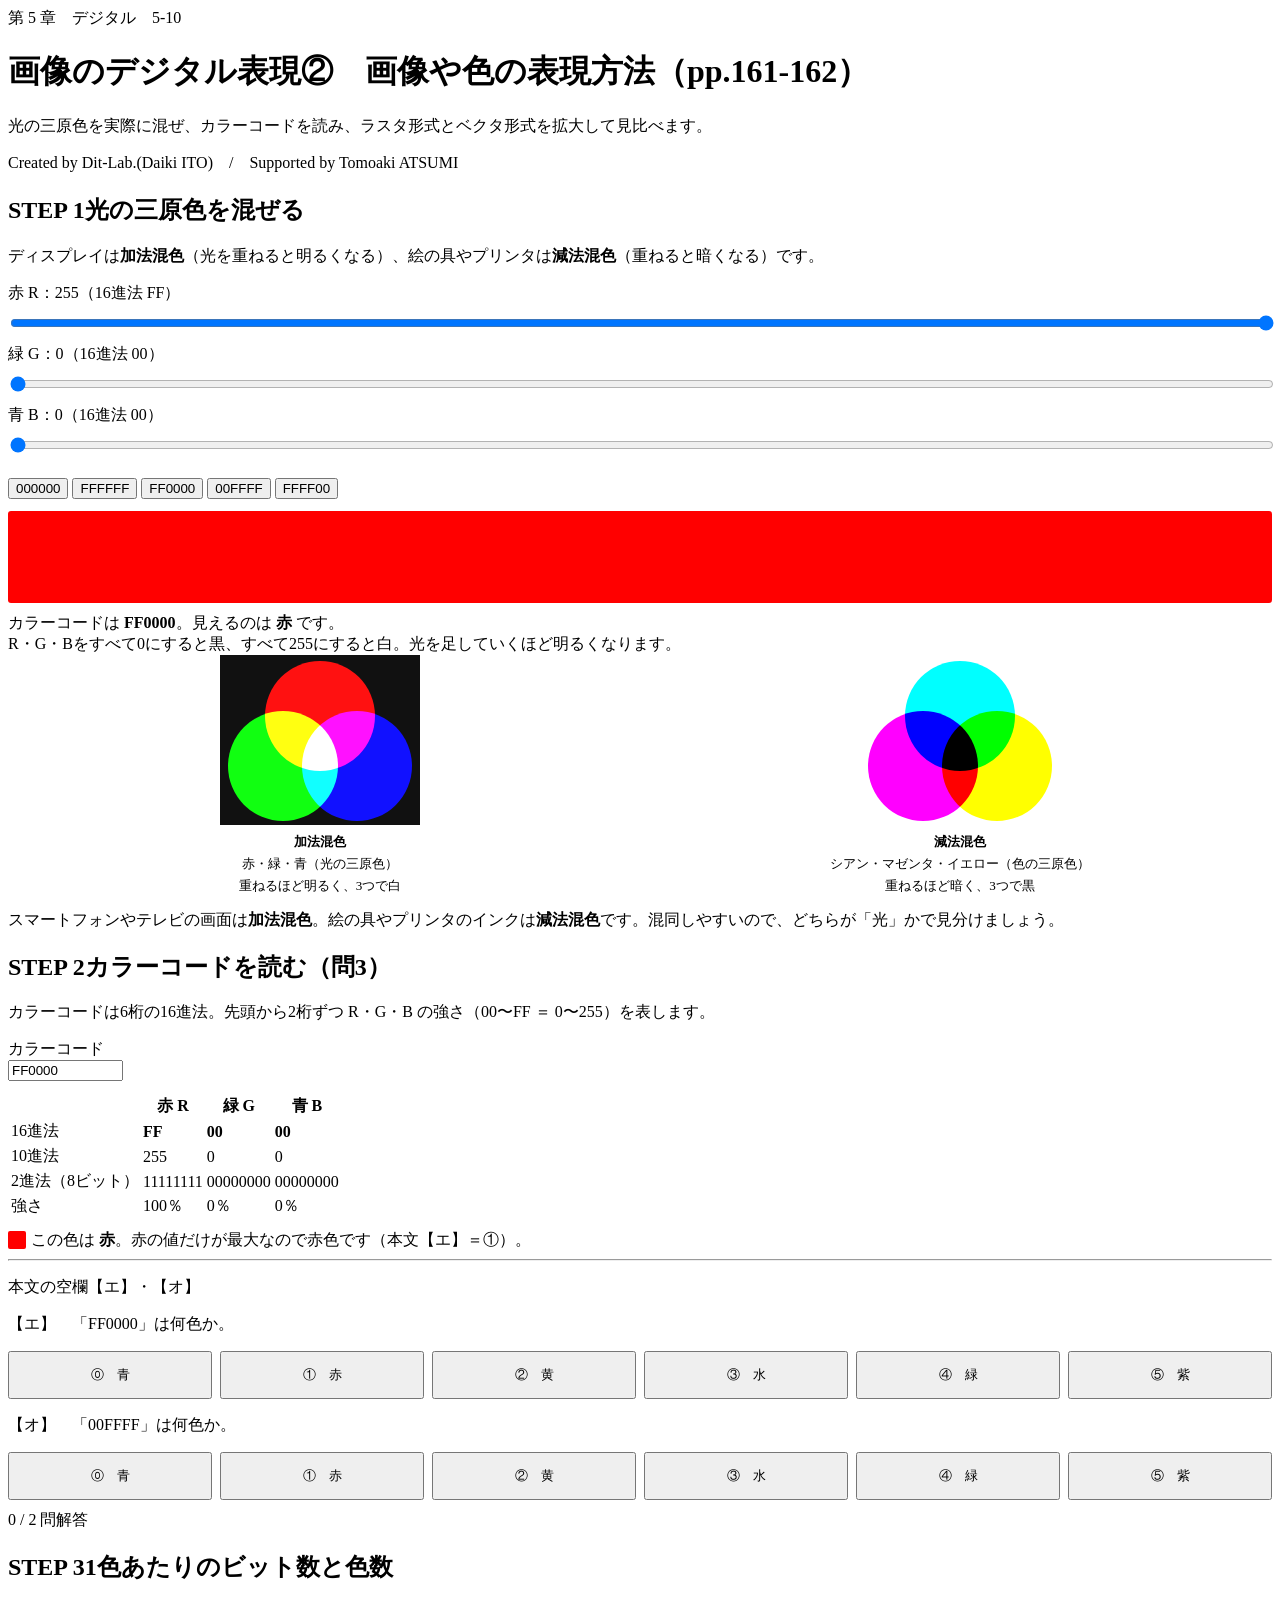
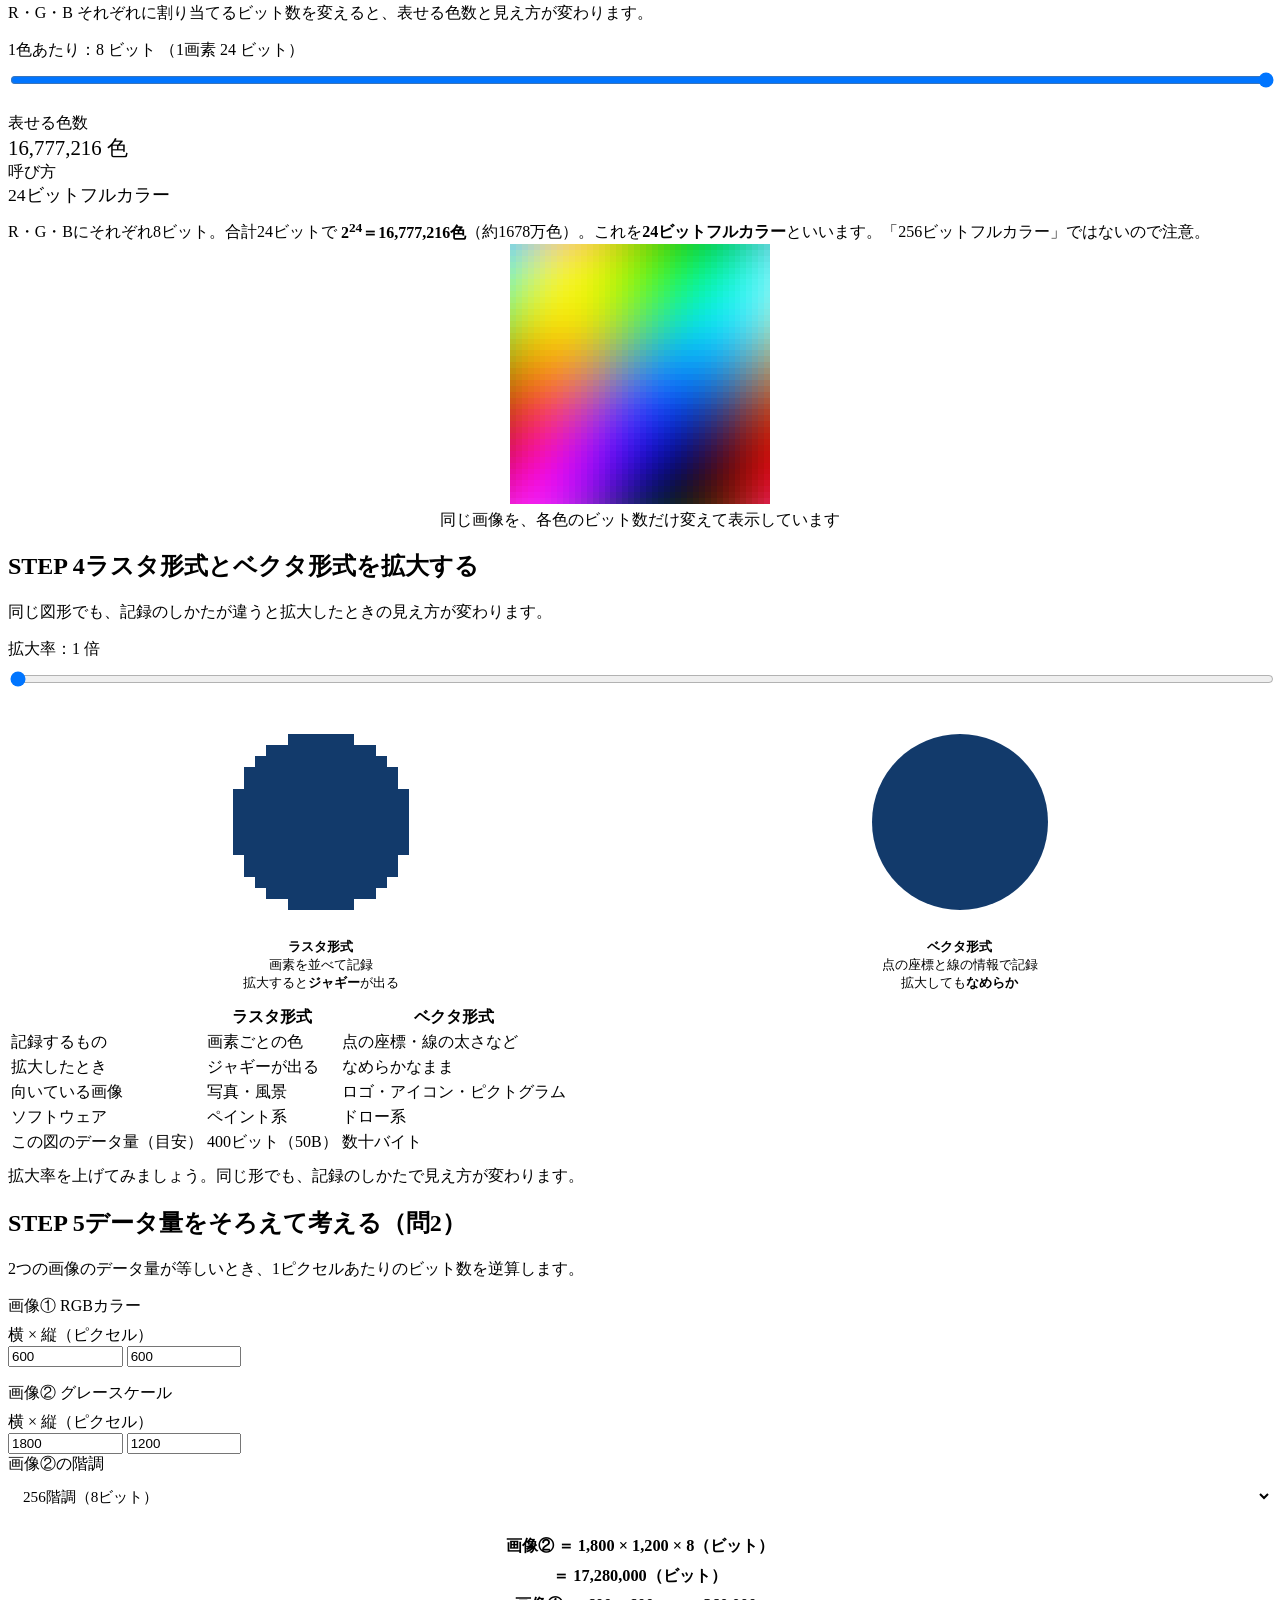
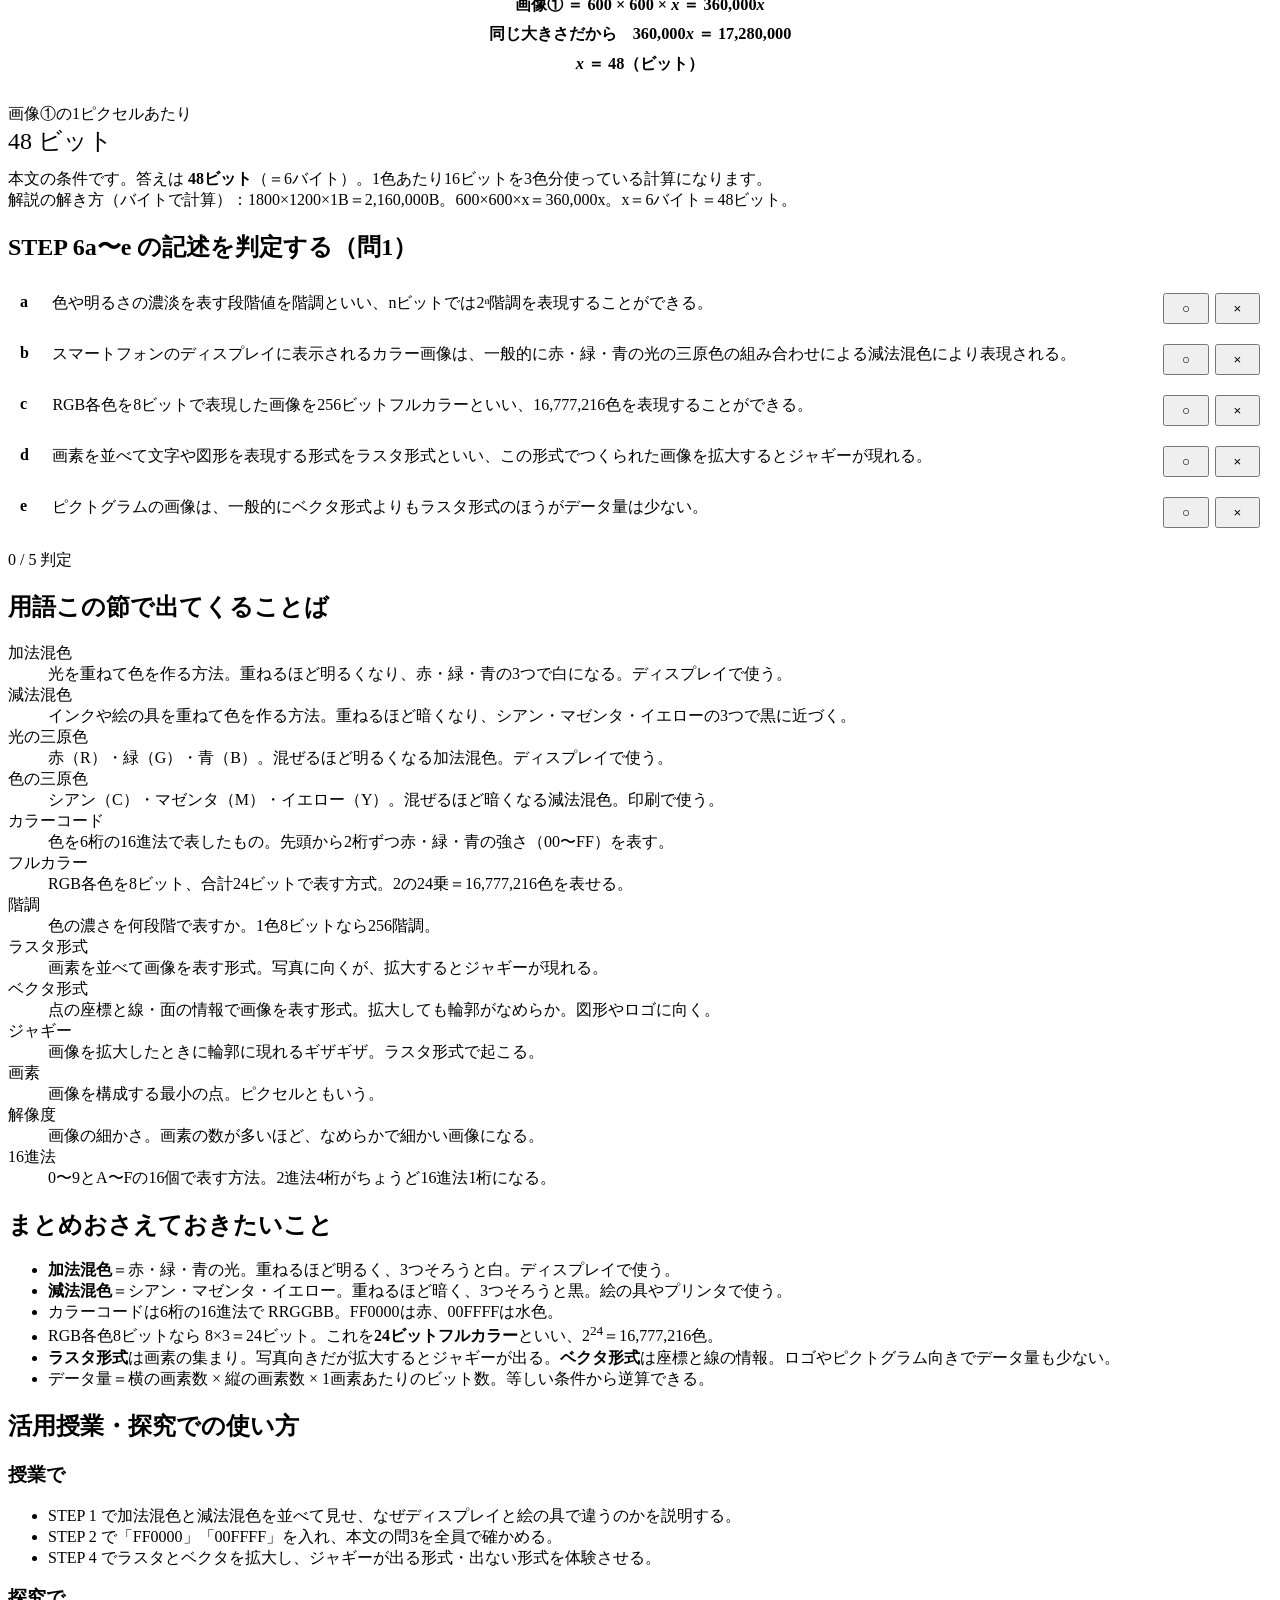
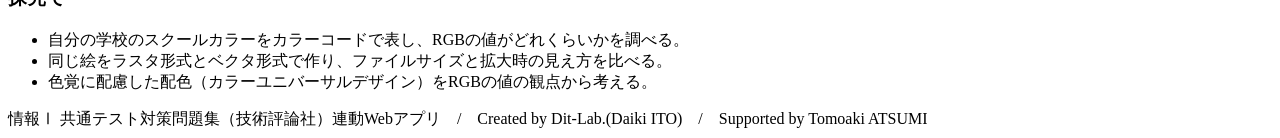
==== commit a3a021a1: "fix: 解説文が折り返さず画面からはみ出す場合がある不具合を修正" ====
--- a/index.html
+++ b/index.html
@@ -6,7 +6,7 @@
 <title>画像のデジタル表現②　画像や色の表現方法｜情報Ⅰ共通テスト対策問題集</title>
 <meta name="description" content="光の三原色を実際に混ぜ、カラーコードを読み、ラスタ形式とベクタ形式を拡大して見比べます。">
 <link rel="icon" href="data:image/svg+xml,%3Csvg xmlns=%22http://www.w3.org/2000/svg%22 viewBox=%220 0 32 32%22%3E%3Crect width=%2232%22 height=%2232%22 fill=%22%2315181c%22/%3E%3Ctext x=%2216%22 y=%2222%22 font-size=%2218%22 font-family=%22monospace%22 fill=%22%23fff%22 text-anchor=%22middle%22%3E01%3C/text%3E%3C/svg%3E">
-<link rel="stylesheet" href="css/style.css?v=ea93572e">
+<link rel="stylesheet" href="css/style.css?v=1b60c856">
 <link rel="stylesheet" href="css/app.css?v=6d75d50d">
 </head>
 <body>
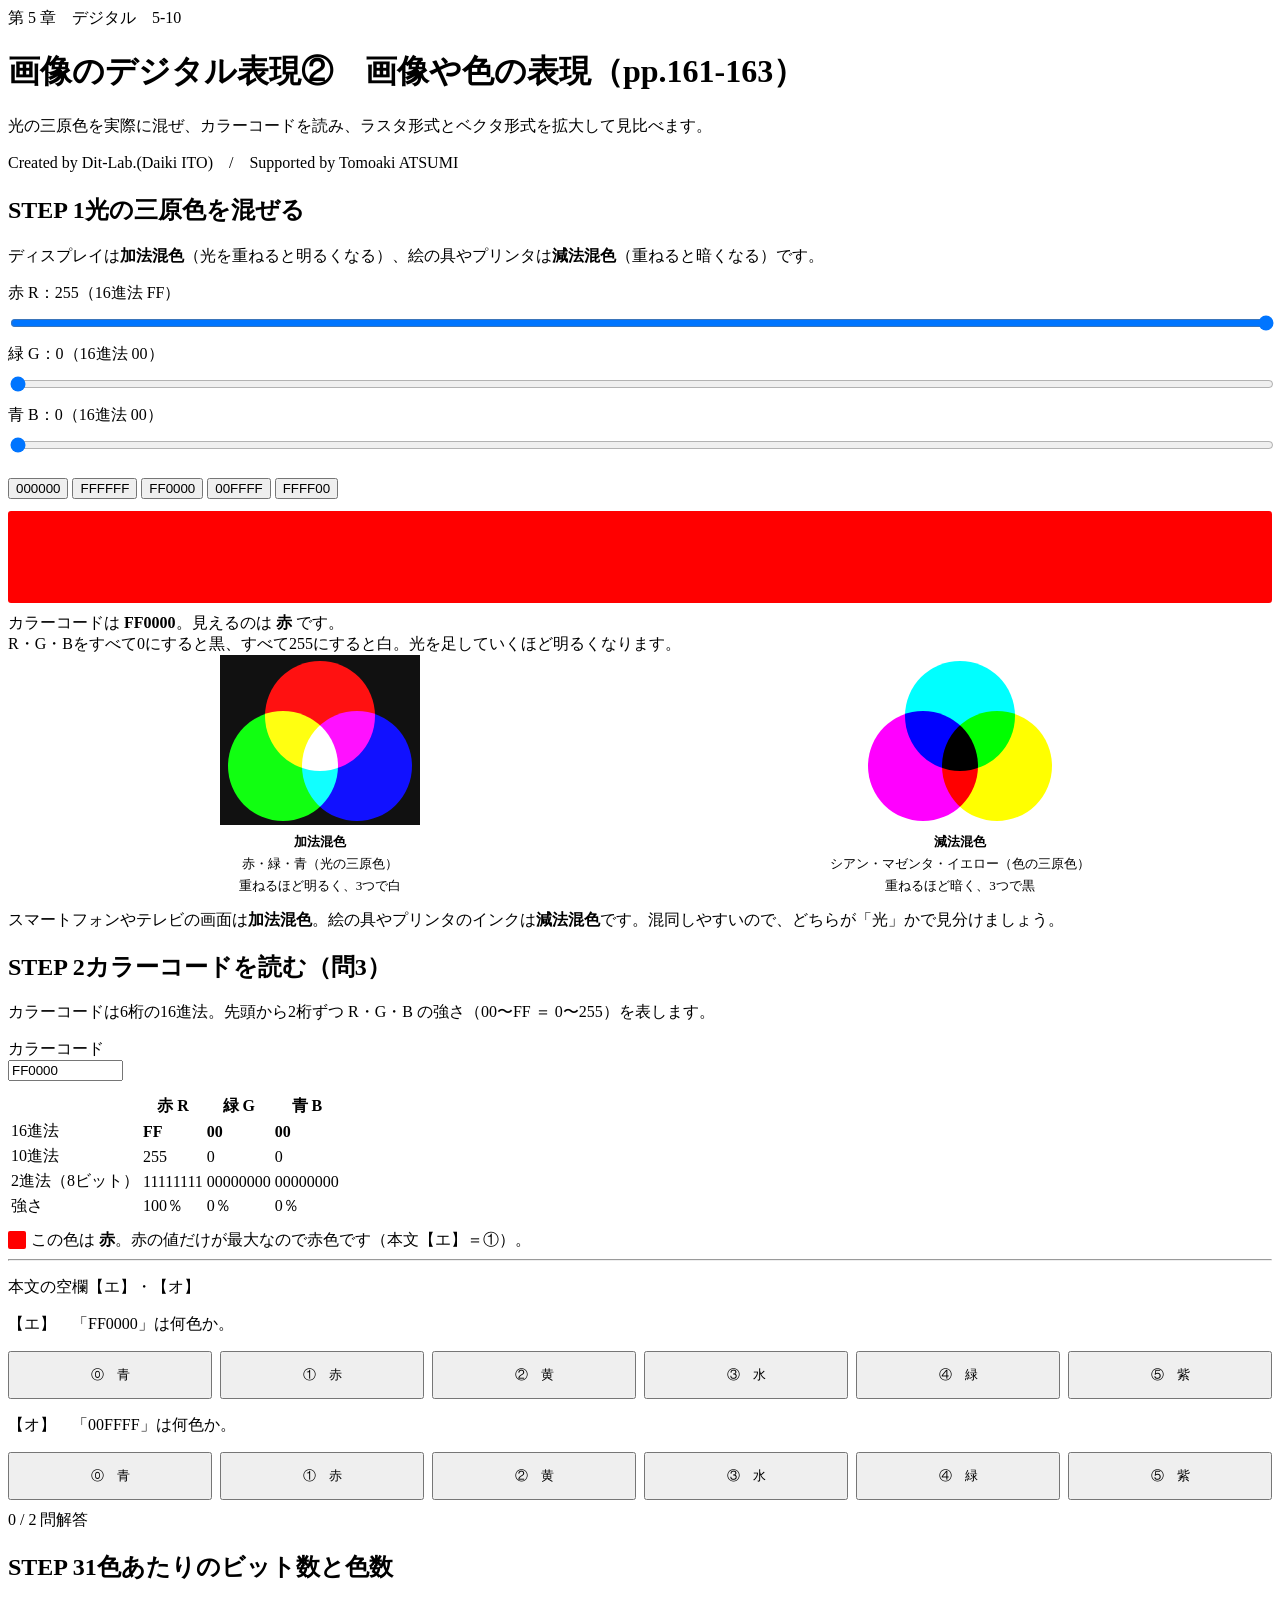
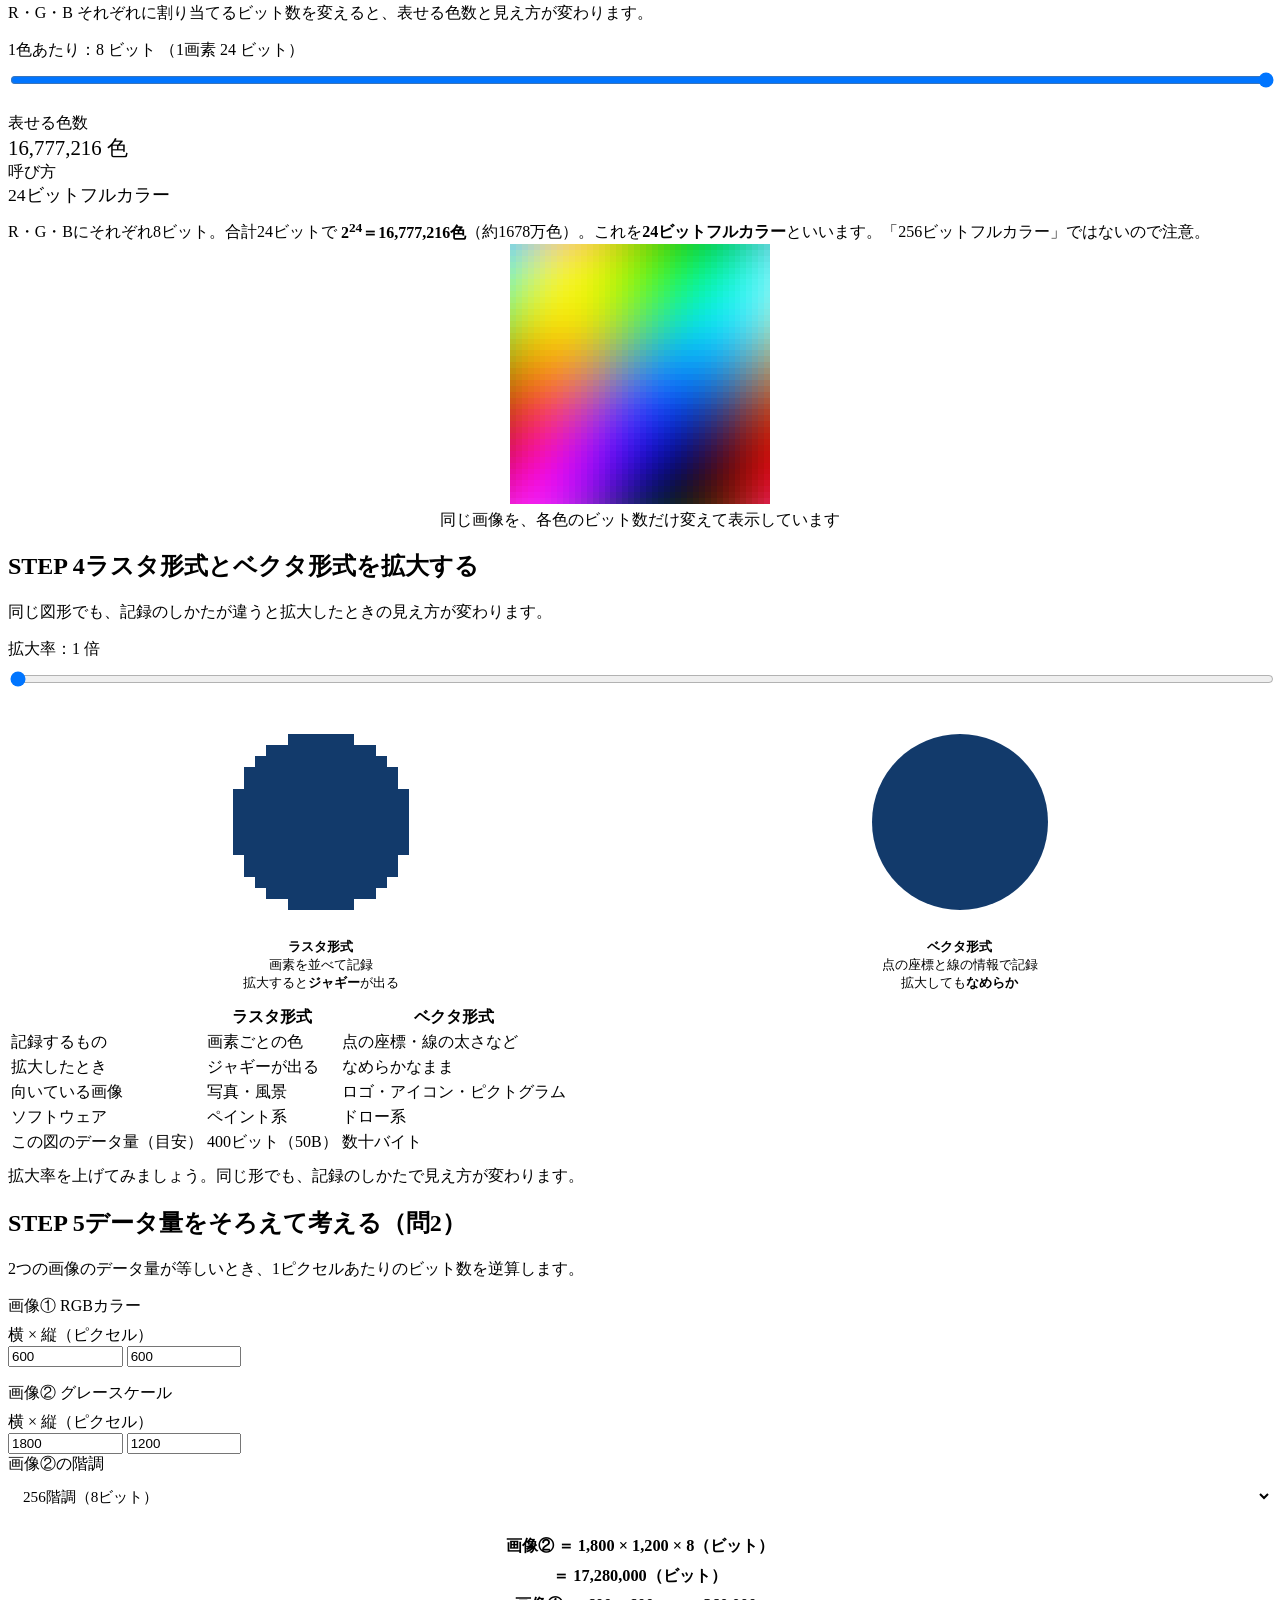
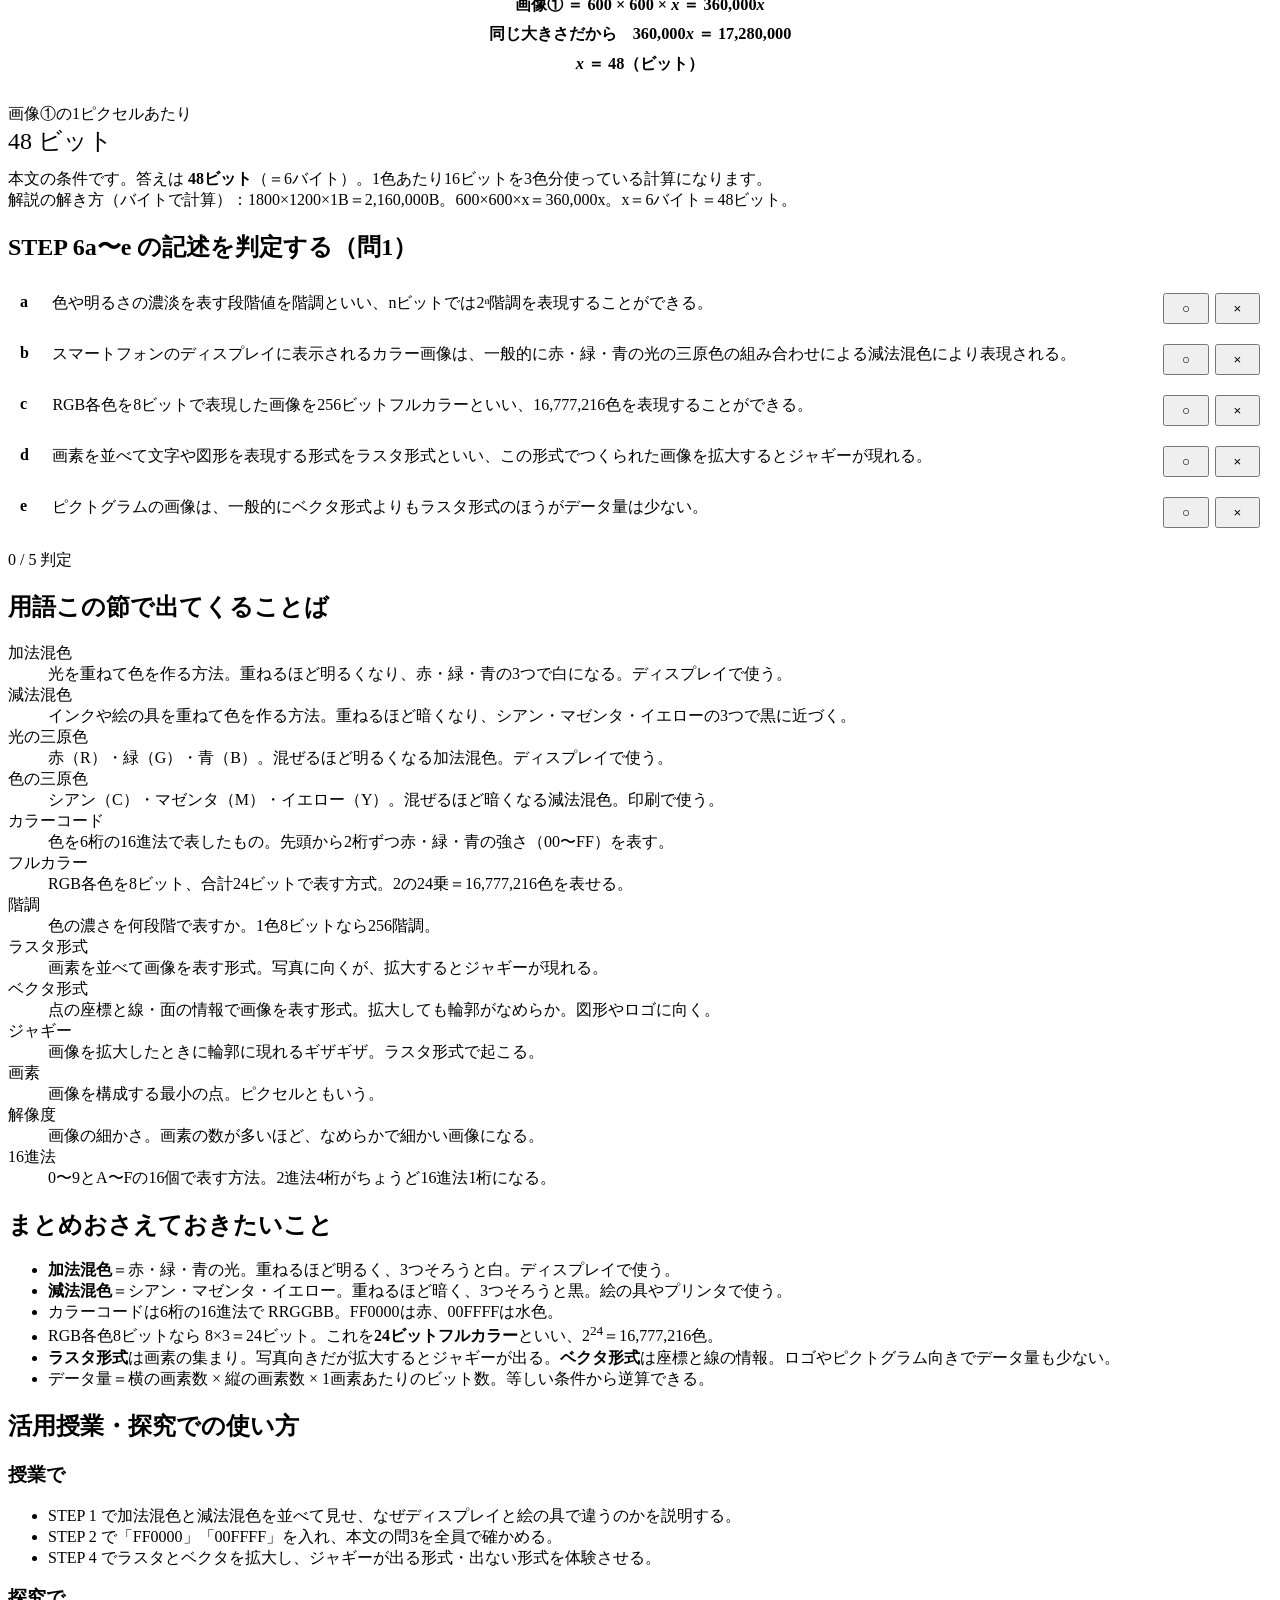
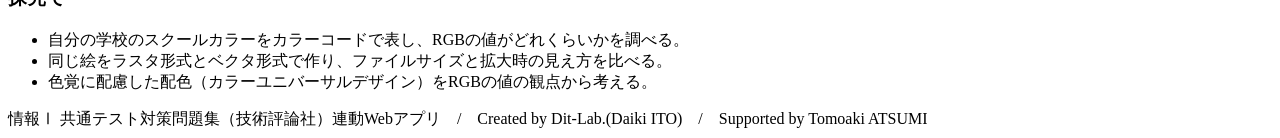
==== commit e65a7e27: "fix: タイトルのページ数表記を台割・最終原稿に合わせて修正" ====
--- a/index.html
+++ b/index.html
@@ -3,10 +3,10 @@
 <head>
 <meta charset="UTF-8">
 <meta name="viewport" content="width=device-width, initial-scale=1.0">
-<title>画像のデジタル表現②　画像や色の表現方法｜情報Ⅰ共通テスト対策問題集</title>
+<title>画像のデジタル表現②　画像や色の表現｜情報Ⅰ共通テスト対策問題集</title>
 <meta name="description" content="光の三原色を実際に混ぜ、カラーコードを読み、ラスタ形式とベクタ形式を拡大して見比べます。">
 <link rel="icon" href="data:image/svg+xml,%3Csvg xmlns=%22http://www.w3.org/2000/svg%22 viewBox=%220 0 32 32%22%3E%3Crect width=%2232%22 height=%2232%22 fill=%22%2315181c%22/%3E%3Ctext x=%2216%22 y=%2222%22 font-size=%2218%22 font-family=%22monospace%22 fill=%22%23fff%22 text-anchor=%22middle%22%3E01%3C/text%3E%3C/svg%3E">
-<link rel="stylesheet" href="css/style.css?v=1b60c856">
+<link rel="stylesheet" href="css/style.css?v=bdbb3cb0">
 <link rel="stylesheet" href="css/app.css?v=6d75d50d">
 </head>
 <body>
@@ -14,7 +14,7 @@
 <header class="app-header">
   <div class="inner">
     <span class="eyebrow">第 5 章　デジタル　5-10</span>
-    <h1>画像のデジタル表現②　画像や色の表現方法（pp.161-162）</h1>
+    <h1>画像のデジタル表現②　画像や色の表現（pp.161-163）</h1>
     <p class="lead">光の三原色を実際に混ぜ、カラーコードを読み、ラスタ形式とベクタ形式を拡大して見比べます。</p>
     <p class="credit">Created by Dit-Lab.(Daiki ITO)　/　Supported by Tomoaki ATSUMI</p>
   </div>
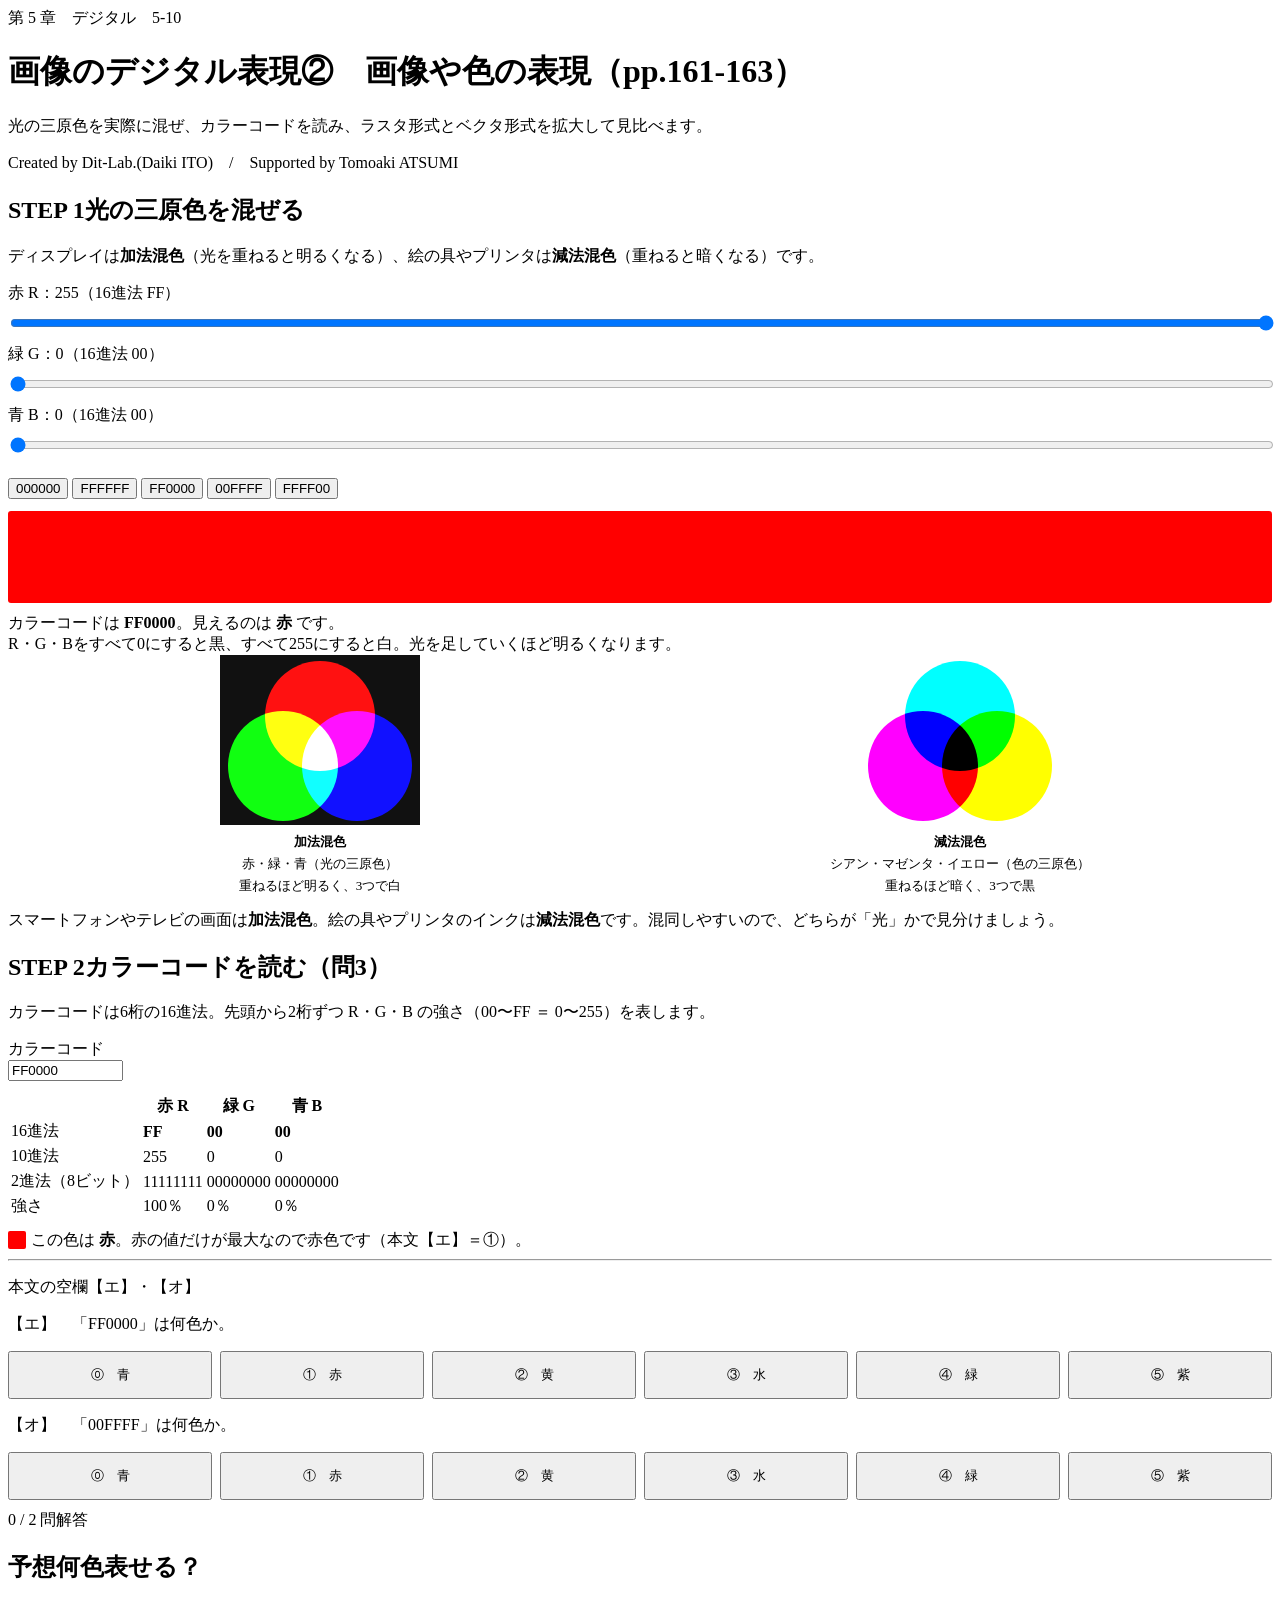
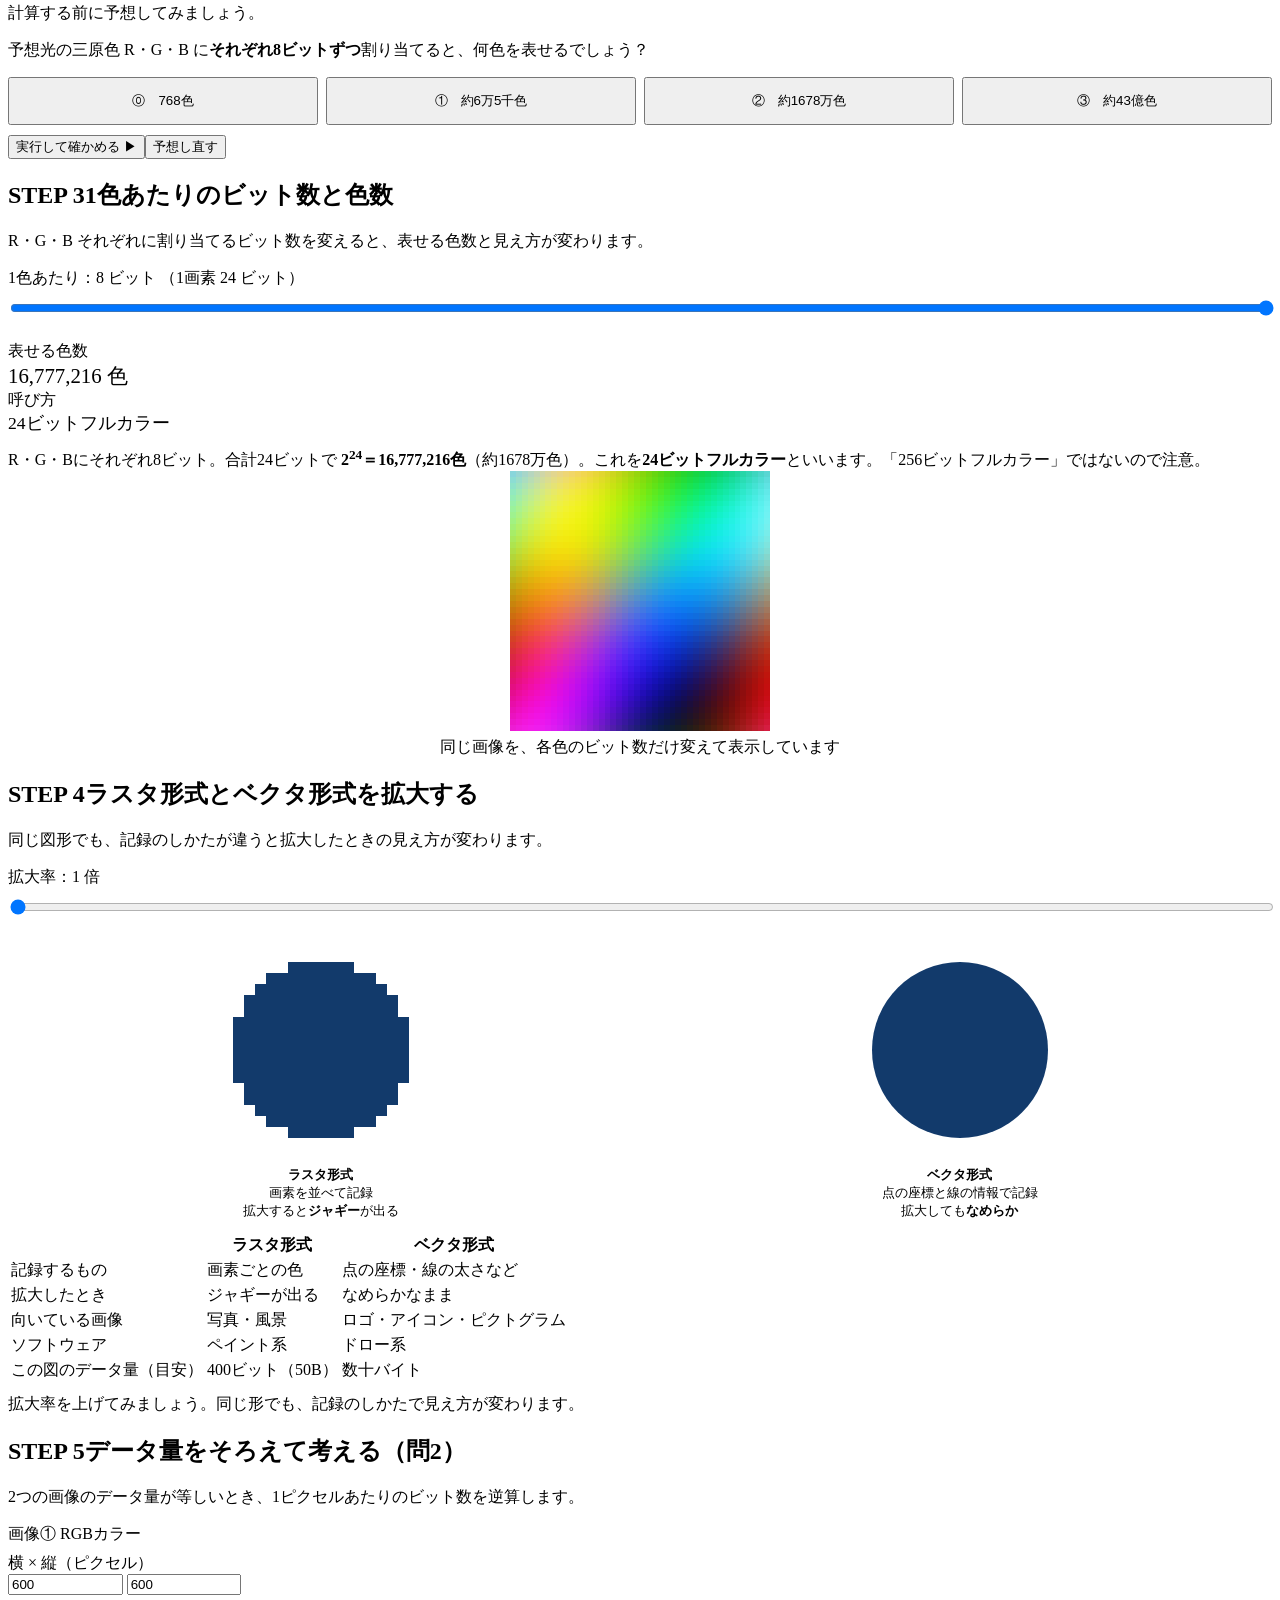
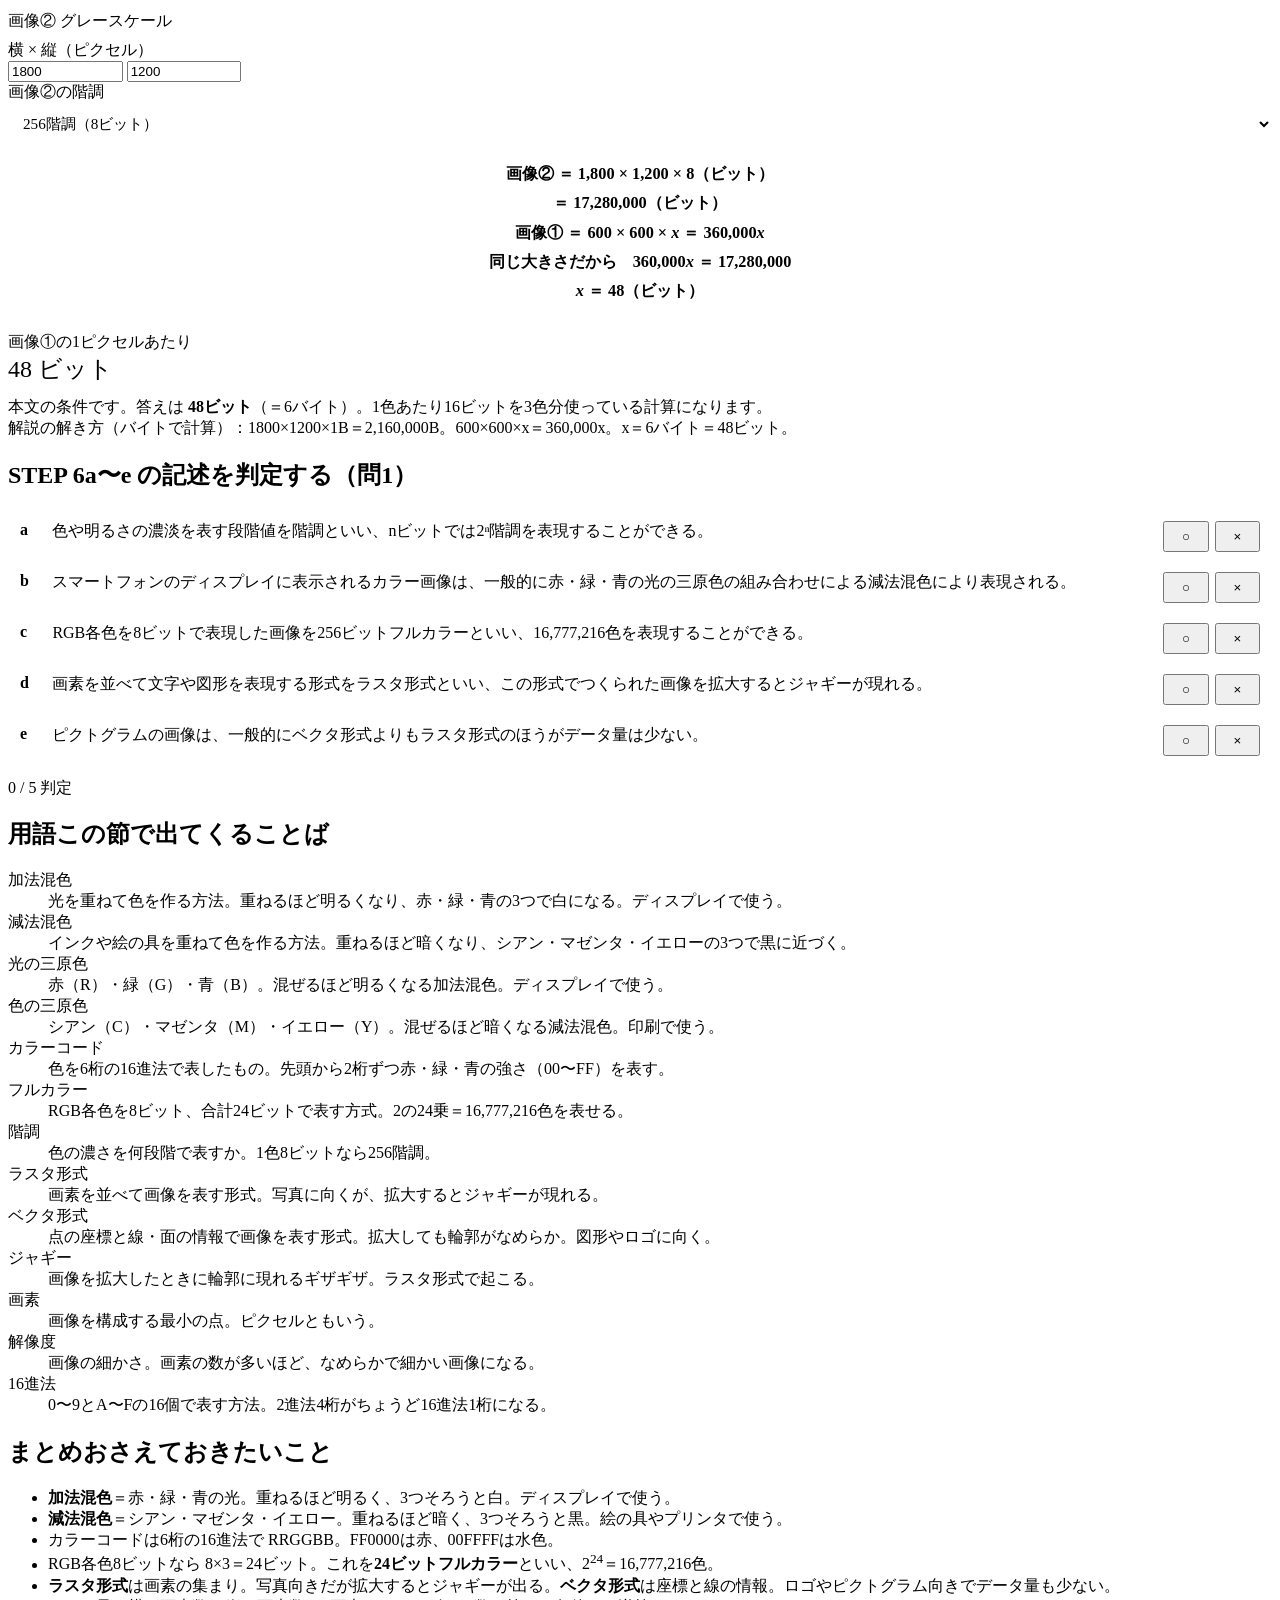
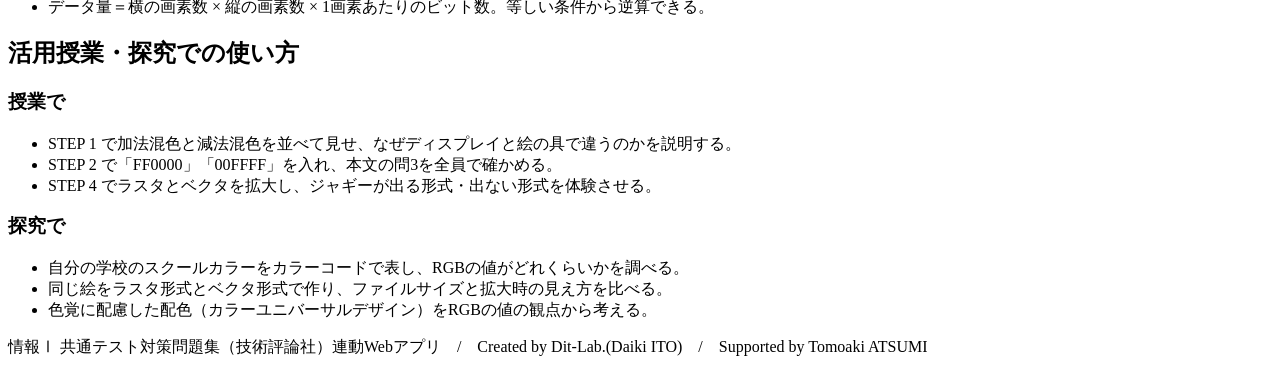
==== commit dbc0c968: "feat: 予想してから確かめるステップを追加（直感が外れやすい点を明確化）" ====
--- a/index.html
+++ b/index.html
@@ -75,6 +75,12 @@
       <div class="panel" id="q3Box" style="border:0;padding:0;background:none"></div>
       <div class="note" id="q3Note" style="margin-top:10px"></div>
     </div>
+  </section>
+
+  <section class="step">
+    <h2><span class="no">予想</span>何色表せる？</h2>
+    <p class="desc">計算する前に予想してみましょう。</p>
+    <div class="panel"><div id="pdC"></div></div>
   </section>
 
   <section class="step" id="step3">
@@ -203,6 +209,7 @@
 </footer>
 
 <script src="js/terms.js?v=616d4997"></script>
-<script src="js/app.js?v=005ff323"></script>
+<script src="js/predict.js?v=1b9c8bf0"></script>
+<script src="js/app.js?v=20e67942"></script>
 </body>
 </html>
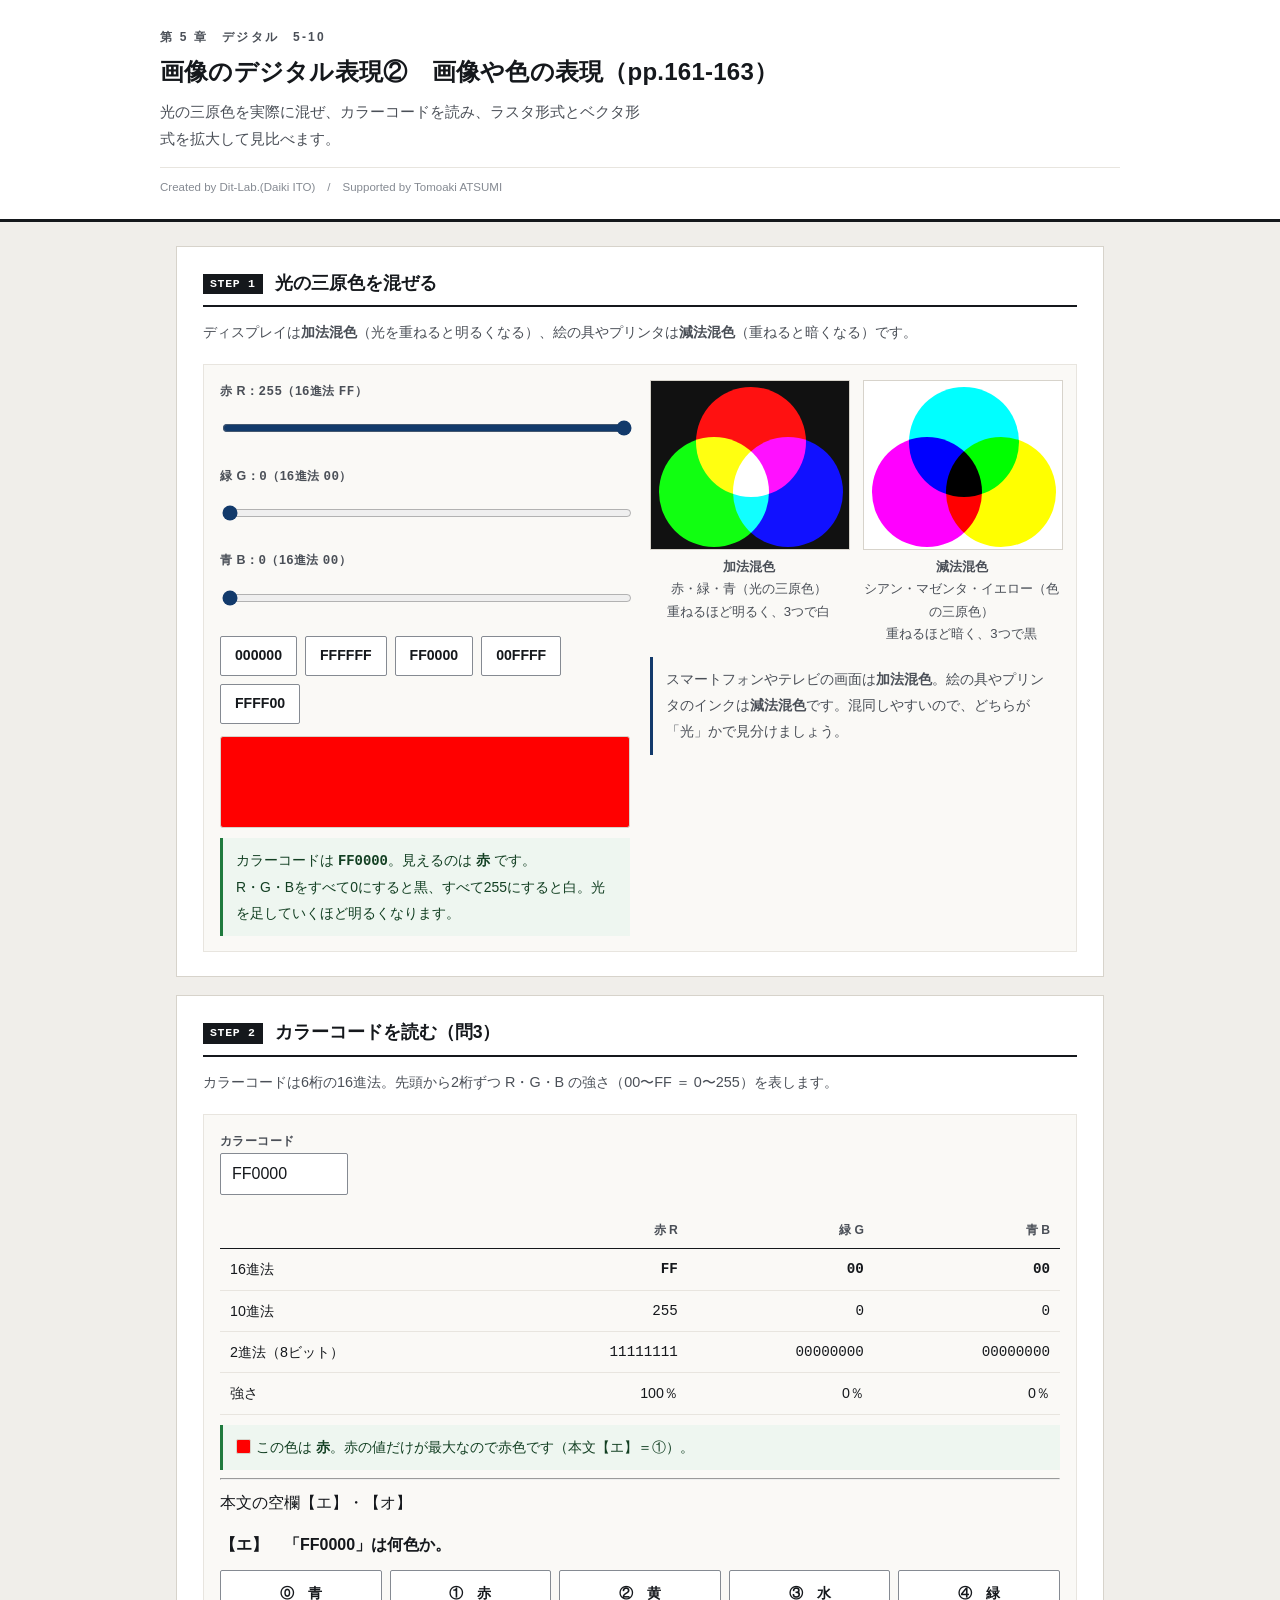
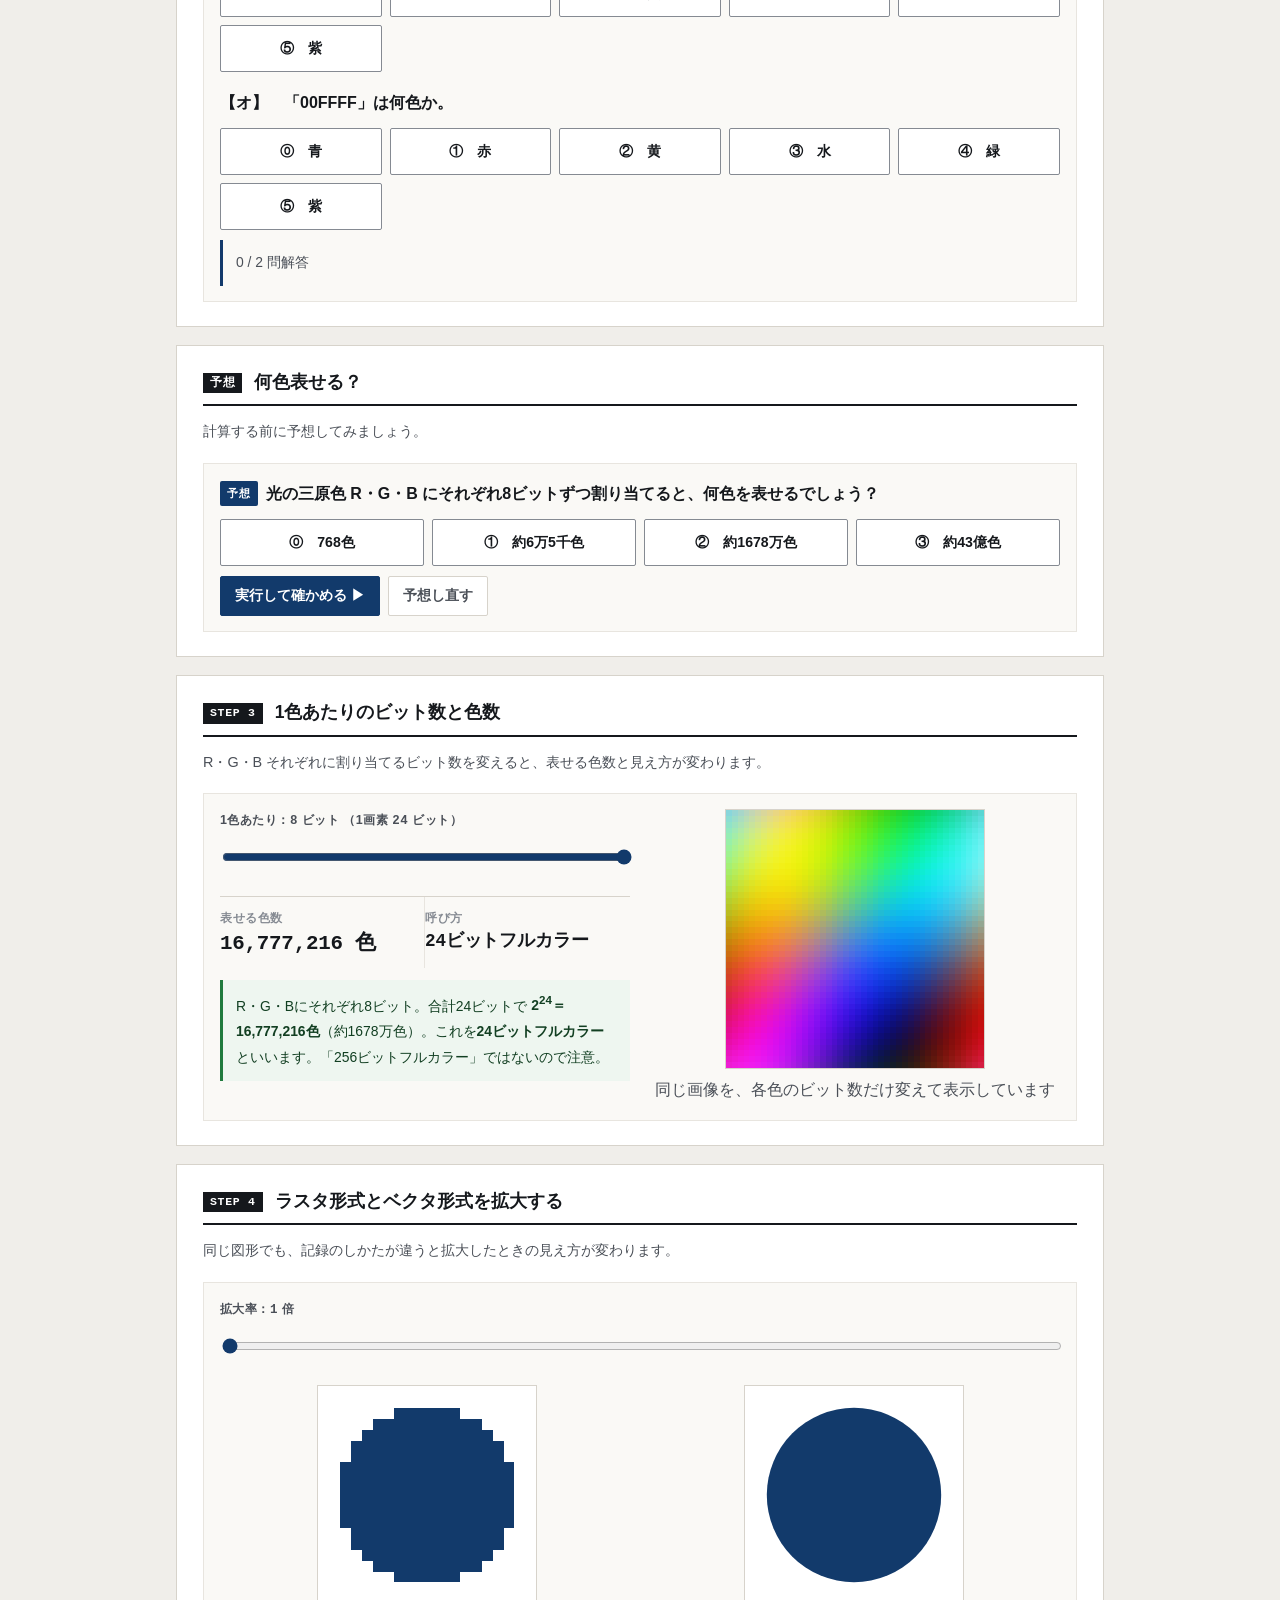
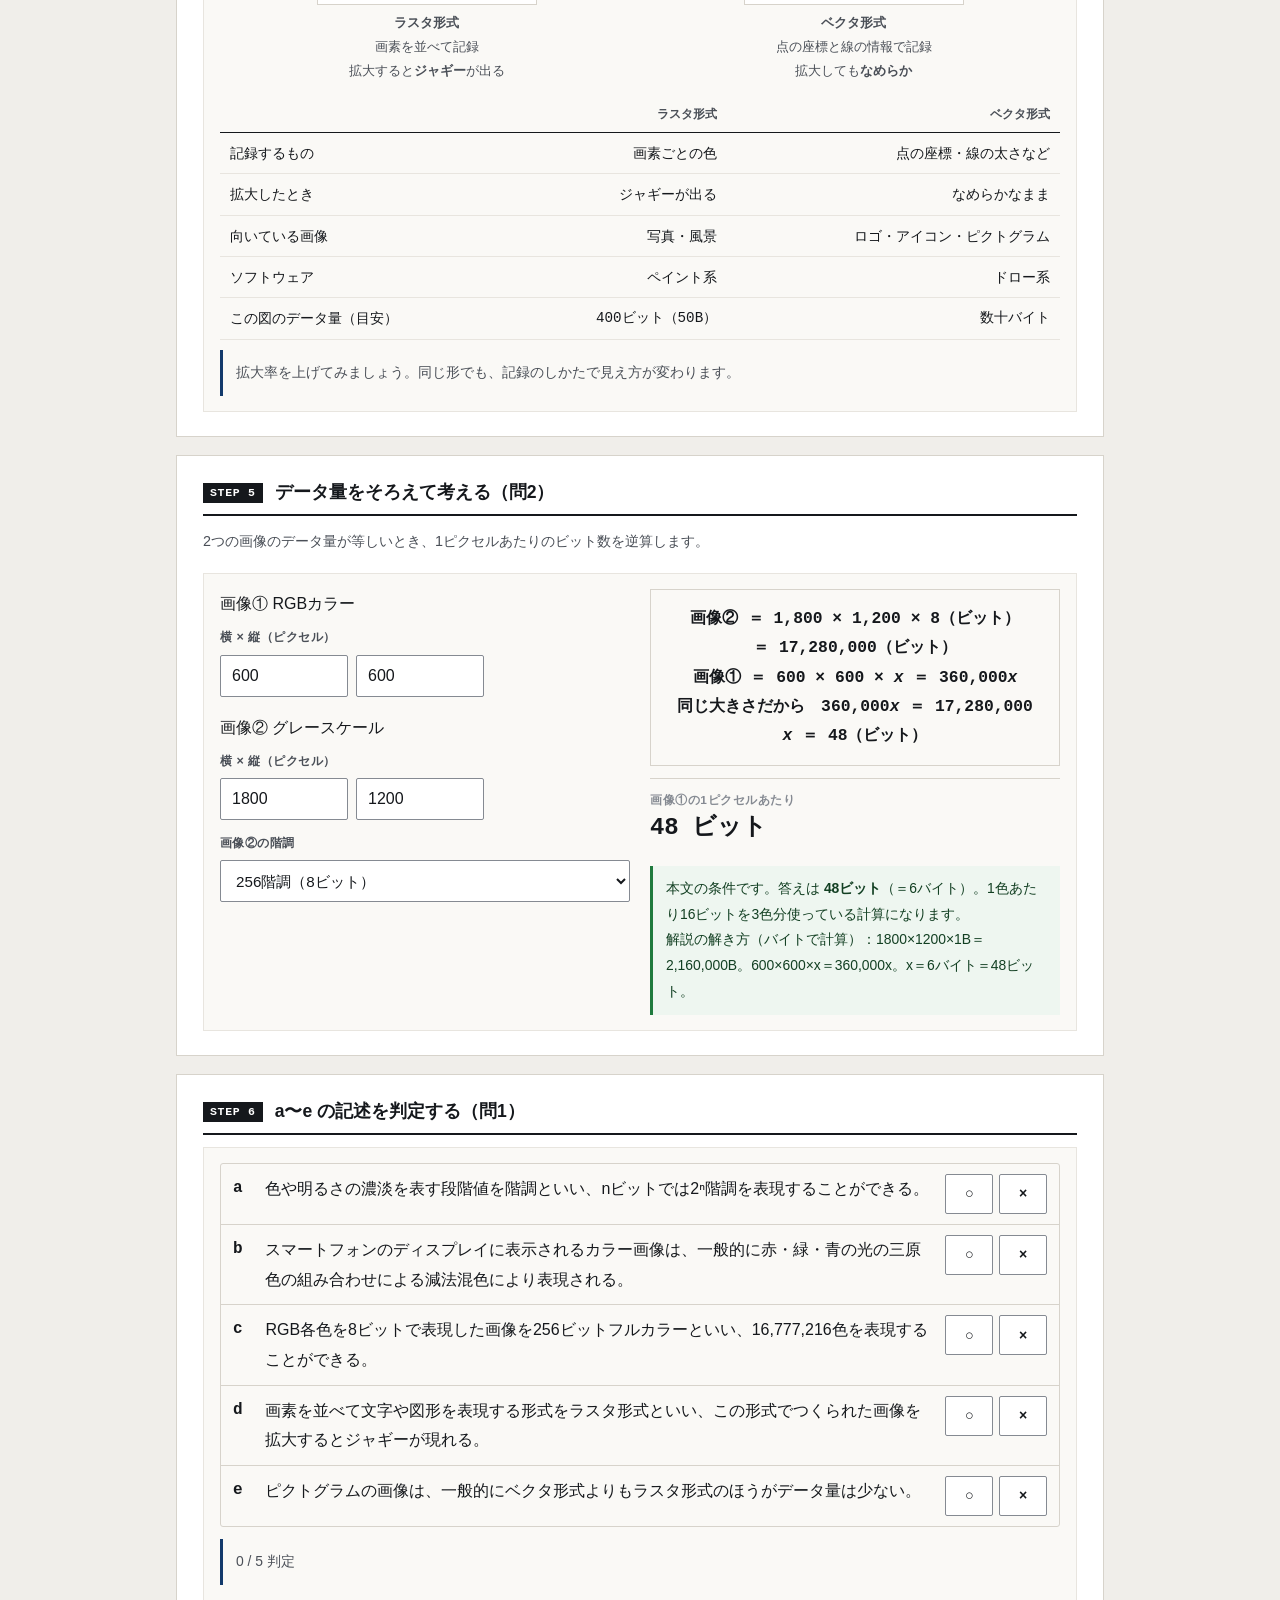
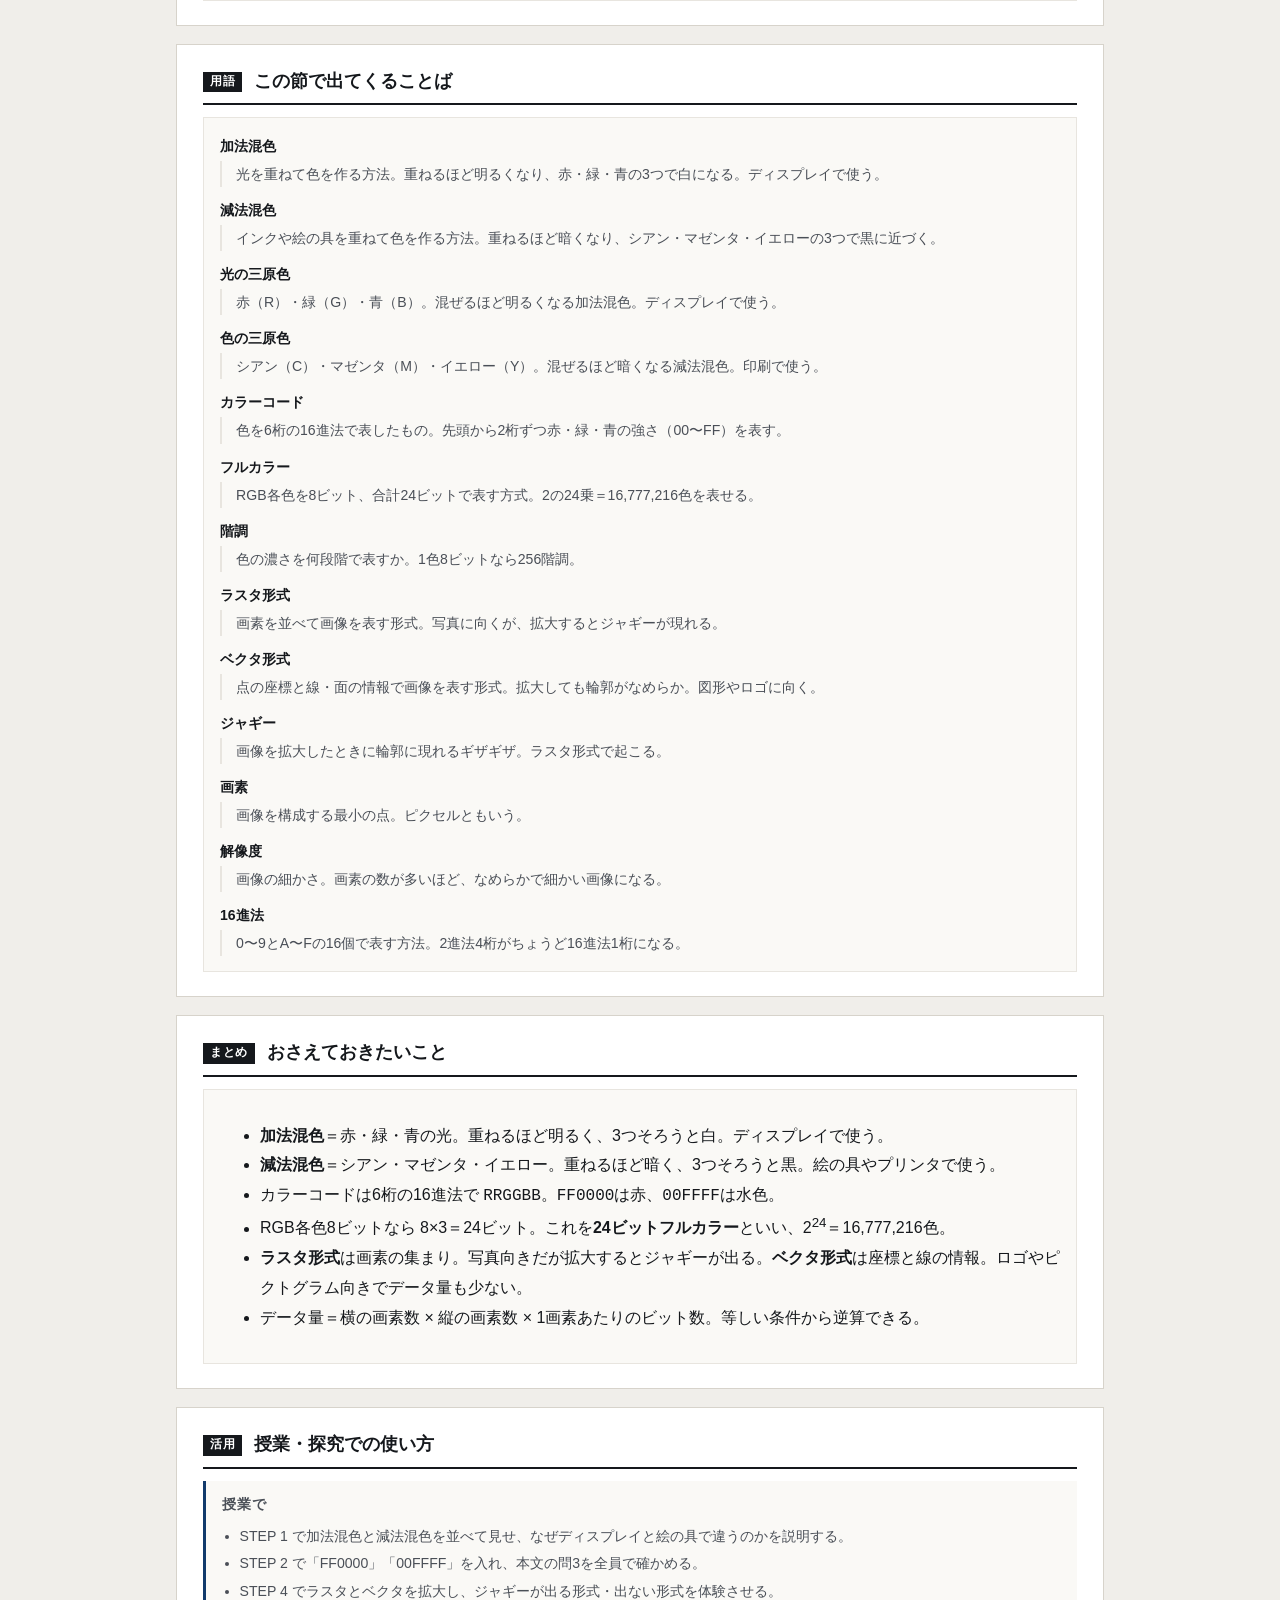
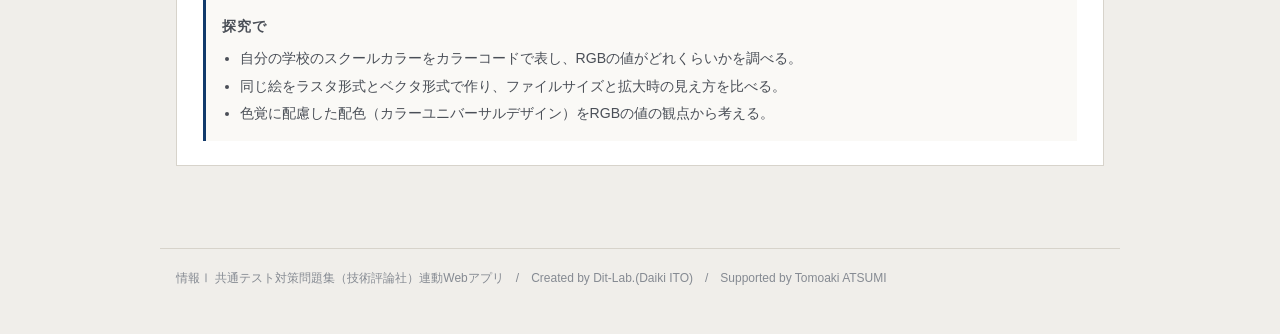
==== commit 5e6a6e01: "fix: 未定義のCSS変数（--line/--muted/--sans）で枠線と文字色が消えていた問題を修正" ====
--- a/index.html
+++ b/index.html
@@ -6,7 +6,7 @@
 <title>画像のデジタル表現②　画像や色の表現｜情報Ⅰ共通テスト対策問題集</title>
 <meta name="description" content="光の三原色を実際に混ぜ、カラーコードを読み、ラスタ形式とベクタ形式を拡大して見比べます。">
 <link rel="icon" href="data:image/svg+xml,%3Csvg xmlns=%22http://www.w3.org/2000/svg%22 viewBox=%220 0 32 32%22%3E%3Crect width=%2232%22 height=%2232%22 fill=%22%2315181c%22/%3E%3Ctext x=%2216%22 y=%2222%22 font-size=%2218%22 font-family=%22monospace%22 fill=%22%23fff%22 text-anchor=%22middle%22%3E01%3C/text%3E%3C/svg%3E">
-<link rel="stylesheet" href="css/style.css?v=bdbb3cb0">
+<link rel="stylesheet" href="css/style.css?v=88681cd4">
 <link rel="stylesheet" href="css/app.css?v=6d75d50d">
 </head>
 <body>
--- a/css/style.css
+++ b/css/style.css
@@ -0,0 +1,304 @@
+/* =========================================================
+   情報Ⅰ 共通テスト対策問題集 — Web アプリ共通スタイル
+   紙面（参考書）に寄せた設計。装飾色は使わず、色は意味を持つときだけ。
+   ========================================================= */
+
+:root{
+  --paper:#ffffff;
+  --paper-2:#faf9f6;      /* うすい紙 */
+  --bg:#f0eeea;           /* 台紙 */
+  --ink:#15181c;
+  --ink-2:#4a4f57;
+  --ink-3:#858a92;
+  --rule:#d7d3cb;
+  /* 旧名のまま書かれているアプリ用の別名（未定義だと枠線や文字色が消えるため） */
+  --line: var(--rule);
+  --muted: var(--ink-2);
+  --sans: var(--font);         /* 罫線 */
+  --rule-2:#e8e5df;
+  --accent:#123a6b;       /* 濃紺。主要操作と現在地だけに使う */
+  --accent-w:#e9eef6;
+  --zero:#c0392b;         /* 左＝0 */
+  --one:#1d4ed8;          /* 右＝1 */
+  --ok:#1f7a3d;   --ok-bg:#eef6f0;
+  --ng:#b3261e;   --ng-bg:#fbefee;
+  --warn:#8a5a00; --warn-bg:#fbf5e8;
+  --font:"Hiragino Kaku Gothic ProN","Hiragino Sans","Yu Gothic Medium","Yu Gothic",
+         "Noto Sans JP",Meiryo,-apple-system,BlinkMacSystemFont,sans-serif;
+  --mono:"SFMono-Regular",Menlo,Consolas,"Courier New",monospace;
+}
+
+*{box-sizing:border-box}
+[hidden]{display:none !important}
+html{-webkit-text-size-adjust:100%}
+body{
+  margin:0; background:var(--bg); color:var(--ink);
+  font-family:var(--font); font-size:16px; line-height:1.85;
+  font-feature-settings:"palt" 1;
+}
+h1,h2,h3,h4{line-height:1.45; margin:0; font-weight:700}
+p{margin:0 0 .75em} p:last-child{margin-bottom:0}
+a{color:var(--accent)}
+
+/* ---------- 標題 ---------- */
+.app-header{background:var(--paper); border-bottom:3px solid var(--ink); padding:26px 20px 20px}
+.app-header .inner{max-width:960px; margin:0 auto}
+.app-header .eyebrow{
+  font-size:.75rem; font-weight:700; color:var(--ink-2); letter-spacing:.18em;
+  display:block; margin-bottom:7px;
+}
+.app-header h1{font-size:1.5rem; letter-spacing:.01em}
+.app-header .lead{font-size:.92rem; color:var(--ink-2); margin-top:9px; max-width:60ch}
+.app-header .credit{
+  font-size:.72rem; color:var(--ink-3); margin-top:14px;
+  padding-top:9px; border-top:1px solid var(--rule-2);
+}
+
+/* ---------- 版面 ---------- */
+.wrap{max-width:960px; margin:0 auto; padding:24px 16px 64px}
+.step{background:var(--paper); border:1px solid var(--rule); padding:24px 26px; margin-bottom:18px}
+.step > h2{
+  display:flex; align-items:baseline; gap:12px; font-size:1.1rem;
+  padding-bottom:9px; border-bottom:2px solid var(--ink); margin-bottom:12px;
+}
+.step > h2 .no{
+  flex:none; font-family:var(--mono); font-size:.72rem; font-weight:700;
+  background:var(--ink); color:var(--paper); padding:2px 7px; letter-spacing:.06em;
+  position:relative; top:-2px;
+}
+.step > .desc{color:var(--ink-2); font-size:.9rem; margin-bottom:18px}
+.step[hidden]{display:none}
+
+.grid{display:grid; gap:20px}
+.grid > *{min-width:0}          /* 子の中身で列が広がるのを防ぐ */
+@media(min-width:800px){ .grid.c2{grid-template-columns:1fr 1fr} }
+@media(min-width:800px){ .grid.c21{grid-template-columns:1.45fr 1fr} }
+
+.panel{border:1px solid var(--rule-2); background:var(--paper-2); padding:15px 16px; min-width:0}
+.panel > h3{
+  font-size:.8rem; font-weight:700; color:var(--ink-2); letter-spacing:.08em;
+  margin-bottom:12px; padding-bottom:6px; border-bottom:1px solid var(--rule);
+}
+
+/* ---------- 部品 ---------- */
+.btn{
+  appearance:none; border:1px solid var(--ink-3); background:var(--paper); color:var(--ink);
+  font-family:inherit; font-size:.88rem; font-weight:700; padding:8px 14px;
+  border-radius:2px; cursor:pointer; min-height:40px; line-height:1.4;
+  transition:background .12s, border-color .12s, color .12s;
+}
+.btn:hover:not(:disabled){background:var(--accent-w); border-color:var(--accent); color:var(--accent)}
+.btn:disabled{opacity:.35; cursor:not-allowed}
+.btn.primary{background:var(--accent); color:var(--paper); border-color:var(--accent)}
+.btn.primary:hover:not(:disabled){background:#0d2c53; color:var(--paper)}
+.btn.ghost{border-color:var(--rule); color:var(--ink-2)}
+.btn.sm{font-size:.8rem; padding:5px 10px; min-height:34px}
+.btn-row{display:flex; flex-wrap:wrap; gap:8px; align-items:center}
+
+/* タブ（見出し下線式） */
+.seg{display:flex; gap:0; border-bottom:1px solid var(--rule)}
+.seg button{
+  appearance:none; border:0; background:transparent; font-family:inherit; font-size:.88rem;
+  font-weight:700; color:var(--ink-3); padding:9px 4px; margin-right:26px; cursor:pointer;
+  border-bottom:3px solid transparent; margin-bottom:-1px; min-height:40px;
+}
+.seg button:hover{color:var(--ink-2)}
+.seg button[aria-pressed="true"]{color:var(--ink); border-bottom-color:var(--accent)}
+
+label.fld{display:block; font-size:.78rem; font-weight:700; color:var(--ink-2); margin-bottom:5px; letter-spacing:.04em}
+input[type=text], textarea, input[type=number]{
+  width:100%; font-family:inherit; font-size:1rem; color:var(--ink);
+  border:1px solid var(--ink-3); border-radius:2px; padding:9px 11px;
+  background:var(--paper); min-height:42px;
+}
+input:focus, textarea:focus{outline:2px solid var(--accent); outline-offset:-1px; border-color:var(--accent)}
+.btn:focus-visible, .seg button:focus-visible, .node-card:focus-visible{outline:2px solid var(--accent); outline-offset:2px}
+textarea{resize:vertical; line-height:1.7}
+.mono{font-family:var(--mono)}
+
+table.tbl{width:100%; border-collapse:collapse; font-size:.89rem}
+table.tbl th, table.tbl td{border-bottom:1px solid var(--rule-2); padding:7px 10px; text-align:right}
+table.tbl th:first-child, table.tbl td:first-child{text-align:left}
+table.tbl thead th{border-bottom:1.5px solid var(--ink); font-size:.76rem; color:var(--ink-2); font-weight:700; white-space:nowrap}
+.tbl-scroll{overflow-x:auto; -webkit-overflow-scrolling:touch; max-width:100%}
+
+.note{padding:10px 13px; font-size:.87rem; border-left:3px solid var(--ink-3); background:var(--paper-2); overflow-wrap:break-word; word-break:break-word}
+.note.ok{background:var(--ok-bg); border-left-color:var(--ok); color:#123f22}
+.note.ng{background:var(--ng-bg); border-left-color:var(--ng); color:#6d1a15}
+.note.info{background:var(--paper-2); border-left-color:var(--accent); color:var(--ink-2)}
+.note.warn{background:var(--warn-bg); border-left-color:var(--warn); color:#5c3d00}
+.note[hidden]{display:none}
+
+.badge{
+  display:inline-block; font-size:.72rem; font-weight:700; padding:1px 7px;
+  border:1px solid var(--rule); color:var(--ink-2); background:var(--paper); letter-spacing:.04em;
+}
+
+/* 数値は罫線で仕切るだけ。カードにしない */
+.metrics{display:flex; flex-wrap:wrap; gap:0; border-top:1px solid var(--rule)}
+.metric{flex:1 1 130px; padding:11px 14px 11px 0; border-right:1px solid var(--rule-2)}
+.metric:last-child{border-right:0}
+.metric .k{font-size:.74rem; color:var(--ink-3); font-weight:700; letter-spacing:.05em}
+.metric .v{font-size:1.6rem; font-weight:700; line-height:1.3; font-family:var(--mono); letter-spacing:-.01em}
+.metric .s{font-size:.76rem; color:var(--ink-2)}
+
+.bit0{color:var(--zero); font-weight:700}
+.bit1{color:var(--one); font-weight:700}
+
+.app-footer{
+  max-width:960px; margin:0 auto; padding:18px 16px 44px; color:var(--ink-3);
+  font-size:.75rem; border-top:1px solid var(--rule);
+}
+.sr-only{position:absolute;width:1px;height:1px;overflow:hidden;clip:rect(0 0 0 0);white-space:nowrap}
+
+@media(max-width:640px){
+  body{font-size:15px}
+  .app-header{padding:20px 16px 16px}
+  .app-header h1{font-size:1.16rem}
+  .wrap{padding:16px 12px 52px}
+  .step{padding:18px 15px}
+  .seg button{margin-right:18px; font-size:.84rem}
+  .metric{flex-basis:50%; border-right:0}
+}
+@media (prefers-reduced-motion:reduce){ *{animation:none!important; transition:none!important} }
+
+/* ---------- 自分のデータ・共有・印刷 ---------- */
+.toolbar{display:flex; flex-wrap:wrap; gap:8px; align-items:center; margin-top:12px;
+  padding-top:12px; border-top:1px solid var(--rule-2)}
+.toolbar .hint{font-size:.78rem; color:var(--ink-3)}
+.paste-area{width:100%; min-height:110px; font-family:var(--mono); font-size:.86rem}
+.use-note{background:var(--paper-2); border-left:3px solid var(--accent); padding:14px 16px; font-size:.88rem}
+.use-note h3{font-size:.86rem; letter-spacing:.06em; margin-bottom:8px; color:var(--ink-2)}
+.use-note ol, .use-note ul{margin:0; padding-left:1.25em; line-height:1.95; color:var(--ink-2)}
+
+@media print{
+  body{background:#fff}
+  .app-header{border-bottom:2px solid #000}
+  .step{border:1px solid #bbb; break-inside:avoid; page-break-inside:avoid; margin-bottom:12px}
+  .btn, .seg, .toolbar, input[type=range]{display:none !important}
+  .note{border-left-width:2px}
+  a[href]:after{content:""}
+}
+
+/* ---------- 入力グリッド ---------- */
+.dg-scroll{overflow:auto; -webkit-overflow-scrolling:touch; border:1px solid var(--rule); background:var(--paper); max-height:420px}
+table.dg{border-collapse:collapse; font-family:var(--mono); font-size:.9rem; min-width:100%}
+table.dg th, table.dg td{border:1px solid var(--rule-2); padding:0}
+table.dg thead th{background:var(--paper-2); position:sticky; top:0; z-index:2}
+table.dg .dg-n{background:var(--paper-2); color:var(--ink-3); font-size:.76rem; font-weight:400;
+  text-align:center; min-width:34px; padding:0 4px; position:sticky; left:0; z-index:1}
+table.dg .dg-corner{background:var(--paper-2); min-width:34px; position:sticky; left:0; z-index:3}
+table.dg .dg-act{background:var(--paper-2); width:34px}
+.dg-h, .dg-c{width:100%; min-width:96px; border:0; background:transparent; font-family:inherit;
+  font-size:.9rem; padding:8px 9px; color:var(--ink); min-height:38px}
+.dg-h{font-weight:700; font-family:var(--font); font-size:.82rem; color:var(--ink-2)}
+.dg-c.num{text-align:right}
+.dg-c:focus, .dg-h:focus{outline:2px solid var(--accent); outline-offset:-2px; background:var(--accent-w)}
+.dg-del{border:0; background:transparent; color:var(--ink-3); cursor:pointer; width:32px; height:34px; font-size:1rem}
+.dg-del:hover{color:var(--ng)}
+.dg-tools{display:flex; flex-wrap:wrap; gap:8px; align-items:center; margin-top:10px}
+.dg-hint{font-size:.76rem; color:var(--ink-3)}
+
+/* ---------- ファイル読み込み ---------- */
+.filebox{display:flex; flex-wrap:wrap; gap:10px; align-items:center; padding:12px;
+  border:1px dashed var(--rule); background:var(--paper-2)}
+.filebox input[type=file]{font-size:.85rem; font-family:inherit; max-width:100%}
+.filebox .sel{max-width:220px}
+.filelabel{display:inline-flex; align-items:center; gap:6px; font-size:.85rem; font-weight:700;
+  border:1px solid var(--ink-3); background:var(--paper); padding:8px 14px; border-radius:2px; cursor:pointer; min-height:40px}
+.filelabel:hover{border-color:var(--accent); color:var(--accent); background:var(--accent-w)}
+.filelabel input{display:none}
+
+/* ---------- 用語解説 ---------- */
+.term{position:relative; border-bottom:1.5px dotted var(--accent); cursor:help; color:var(--accent); font-weight:700}
+.term .term-pop{display:none; position:absolute; left:0; top:1.7em; z-index:50; width:min(300px,78vw);
+  background:var(--paper); border:1px solid var(--ink-3); box-shadow:0 6px 20px rgba(0,0,0,.14);
+  padding:10px 12px; font-size:.82rem; font-weight:400; color:var(--ink-2); line-height:1.75;
+  border-left:3px solid var(--accent); cursor:auto; text-align:left}
+.term .term-pop b{display:block; color:var(--ink); font-size:.86rem; margin-bottom:3px}
+.term.open .term-pop{display:block}
+dl.gloss{margin:0; font-size:.88rem}
+dl.gloss dt{font-weight:700; color:var(--ink); margin-top:10px}
+dl.gloss dt:first-child{margin-top:0}
+dl.gloss dd{margin:2px 0 0; color:var(--ink-2); line-height:1.85; padding-left:1em; border-left:2px solid var(--rule-2)}
+@media print{ .term{border-bottom:0; color:inherit} .term .term-pop{display:none !important} }
+
+/* ---------- スマホ・タブレット ---------- */
+@media (max-width:1024px){
+  /* iOS で入力時に画面が勝手に拡大するのを防ぐ（16px 未満だとズームする） */
+  input[type=text], input[type=number], textarea, select, .dg-c, .dg-h{ font-size:16px }
+  .dg-c, .dg-h{ min-width:110px }
+}
+@media (max-width:820px){
+  .grid.c2,.grid.c21{grid-template-columns:1fr}
+  .dg-scroll{max-height:340px}
+  .filebox{flex-direction:column; align-items:stretch}
+  .filebox .sel{max-width:100%}
+  .term .term-pop{left:auto; right:0; width:min(280px,86vw)}
+}
+@media (max-width:480px){
+  .step > h2{font-size:1rem; flex-wrap:wrap}
+  .metrics{gap:0}
+  .metric{flex-basis:50%; padding-right:10px}
+  .metric .v{font-size:1.3rem}
+  .btn{padding:8px 12px}
+  .dg-tools{gap:6px}
+  .dg-hint{width:100%}
+}
+/* タッチ操作でのスクロールを滑らかに */
+.tbl-scroll, .dg-scroll, .tree-box{ -webkit-overflow-scrolling:touch; overscroll-behavior-x:contain }
+
+/* 幅指定つきの入力欄がスマートフォンではみ出さないようにする */
+input[type=text], input[type=number], input[type=search], textarea, select{ max-width:100% }
+.btn-row > label{ min-width:0; max-width:100% }
+.btn-row > label input, .btn-row > label select{ max-width:100% }
+
+/* 共通：○×判定・並べかえ（quiz.js 用） */
+.abcde{border:1px solid var(--rule); border-radius:3px; overflow:hidden}
+.abcde > div{border-top:1px solid var(--rule); padding:10px 12px}
+.abcde > div:first-child{border-top:0}
+.abcde .st{display:flex; gap:10px; align-items:flex-start; flex-wrap:wrap}
+.abcde .st .k{font-weight:700; font-family:var(--mono); min-width:1.4em}
+.abcde .st .t{flex:1; min-width:12em}
+.abcde .jb{display:flex; gap:6px}
+.abcde .jb .btn{min-width:3.4em; padding:6px 10px; text-align:center}
+.prep{display:grid; grid-template-columns:repeat(auto-fit,minmax(150px,1fr)); gap:10px; margin-top:10px}
+.prep .slot{border:1px dashed var(--ink-3); border-radius:3px; padding:10px; min-height:92px; background:var(--paper)}
+.prep .slot.filled{border-style:solid}
+.prep .slot .tag{font:700 .74rem/1.4 var(--mono); color:var(--accent); display:block; margin-bottom:6px}
+.prep .slot .txt{font-size:.86rem; line-height:1.7}
+.cards{display:flex; flex-wrap:wrap; gap:8px; margin-top:10px}
+.cards .c{border:1px solid var(--ink-3); border-radius:3px; padding:9px 12px; background:var(--paper);
+  cursor:pointer; font-size:.88rem; max-width:100%; text-align:left; font-family:inherit; color:var(--ink)}
+.cards .c:hover{background:var(--warn-bg)}
+.cards .c.used{opacity:.35; pointer-events:none}
+
+/* --- 予想してから実行 --- */
+.pmark{display:inline-block; background:var(--accent); color:#fff; font-size:.7rem; font-weight:700;
+  letter-spacing:.08em; padding:2px 7px; border-radius:2px; margin-right:8px; vertical-align:2px}
+input.pin{font-size:1.05rem; padding:7px 10px; border:1px solid var(--rule); border-radius:3px;
+  width:9em; max-width:100%; background:#fff}
+.btn-row .unit{color:var(--muted); font-size:.9rem}
+.choice4 .btn.on{border-color:var(--accent); box-shadow:inset 0 0 0 1px var(--accent); font-weight:700}
+/* 設問文の見出し（flex ではなく通常の段落。.qhead は左右振り分け用なので用途が別） */
+.pq{margin:0 0 10px; font-weight:700; line-height:1.85}
+
+/* --- 自分のテーマでやってみる（ワークシート） --- */
+.wsheet{display:grid; gap:14px}
+@media(min-width:760px){ .wsheet{grid-template-columns:1fr 1fr} }
+.wsf{display:block}
+.wsf .wsl{display:block; font-weight:700; font-size:.9rem; margin-bottom:3px}
+.wsf .wsh{display:block; font-size:.78rem; color:var(--muted); margin-bottom:5px; line-height:1.6}
+.wsf textarea{width:100%; max-width:100%; font:inherit; font-size:.92rem; line-height:1.75;
+  padding:8px 10px; border:1px solid var(--rule); border-radius:3px; background:#fff; resize:vertical}
+.wsf textarea:focus{outline:2px solid var(--accent); outline-offset:-2px}
+.wsout{margin-top:14px; border:1px solid var(--ink-3); border-radius:3px; background:#fff; padding:16px 18px}
+.wsout h4{margin:0 0 10px; font-size:1rem}
+.wsout dl{margin:0}
+.wsout dt{font-weight:700; font-size:.84rem; color:var(--accent); margin-top:10px}
+.wsout dd{margin:2px 0 0; font-size:.92rem; line-height:1.85; white-space:pre-wrap}
+.wsout .wsmsg{margin:10px 0 0; font-size:.86rem; color:var(--muted)}
+@media print{
+  .app-header, .btn-row, .step:not(.wsprint){ display:none !important }
+  .wsout{border:none; padding:0}
+}
